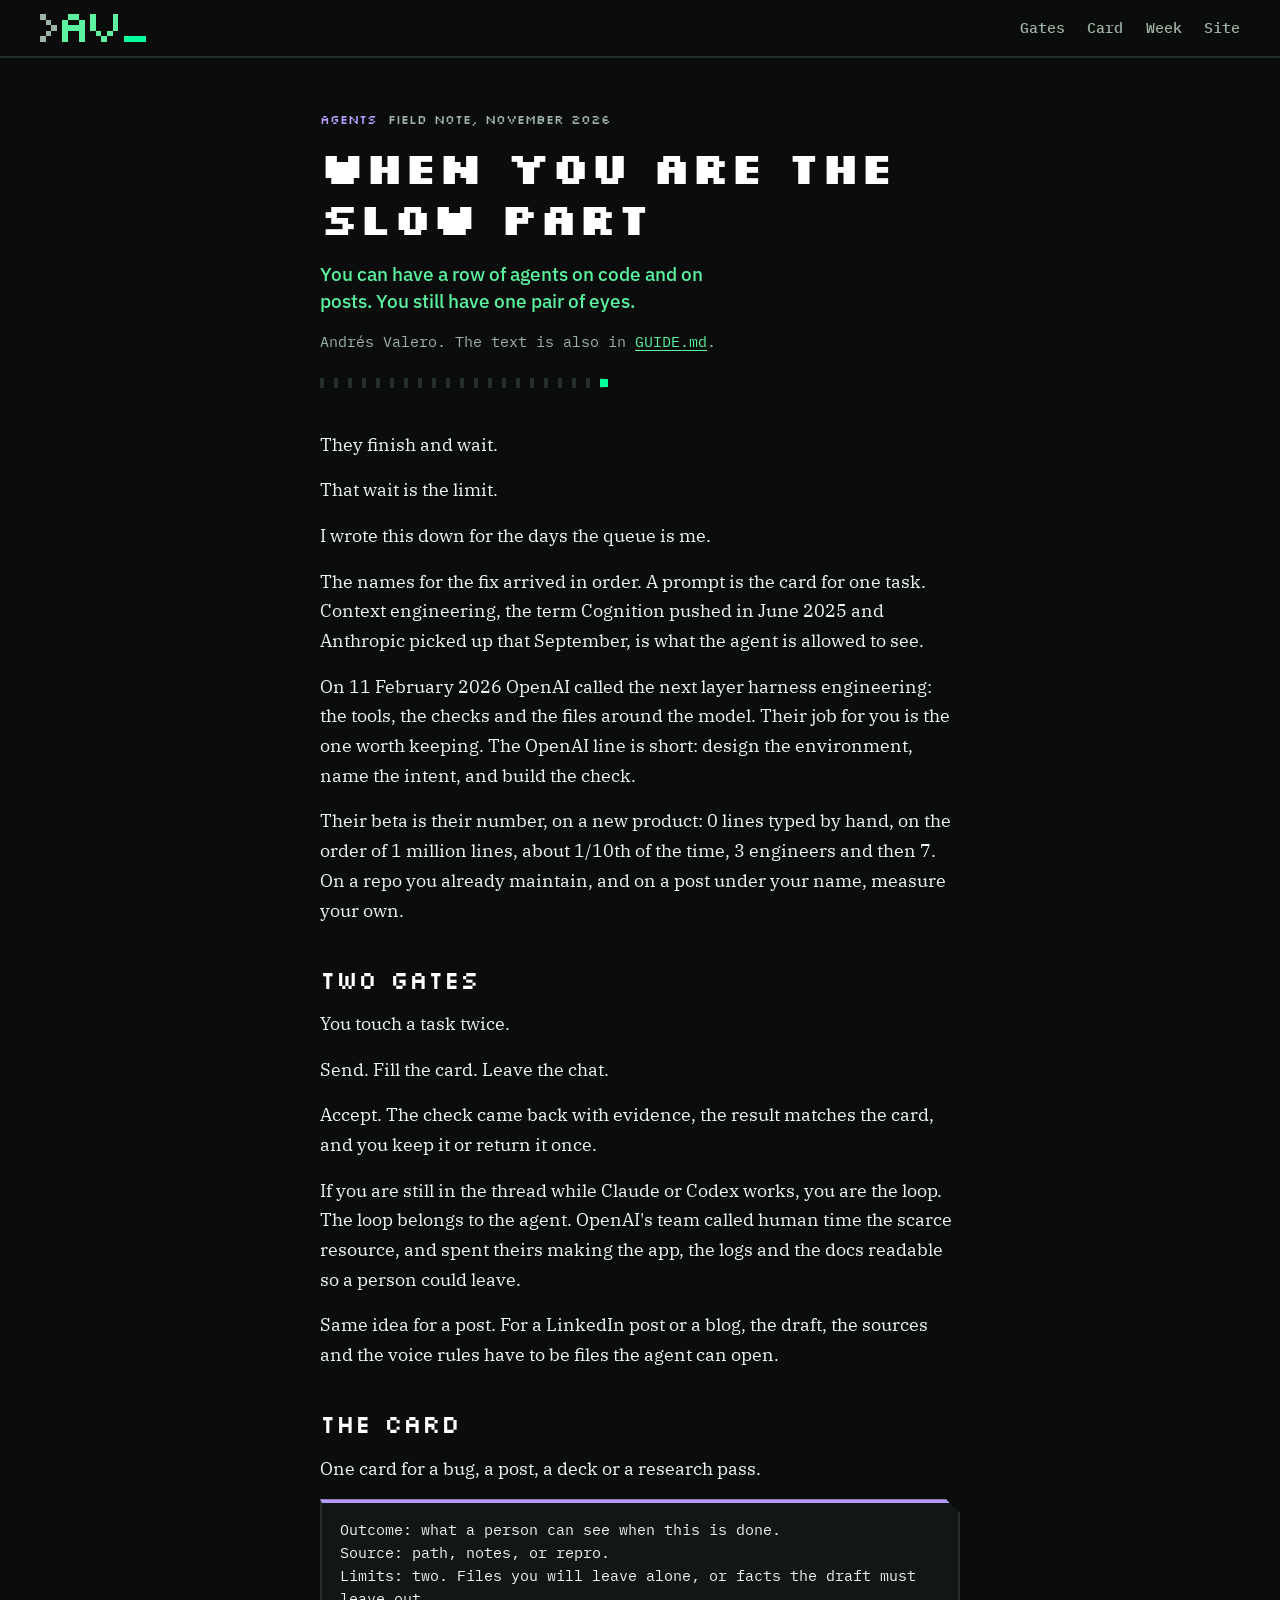
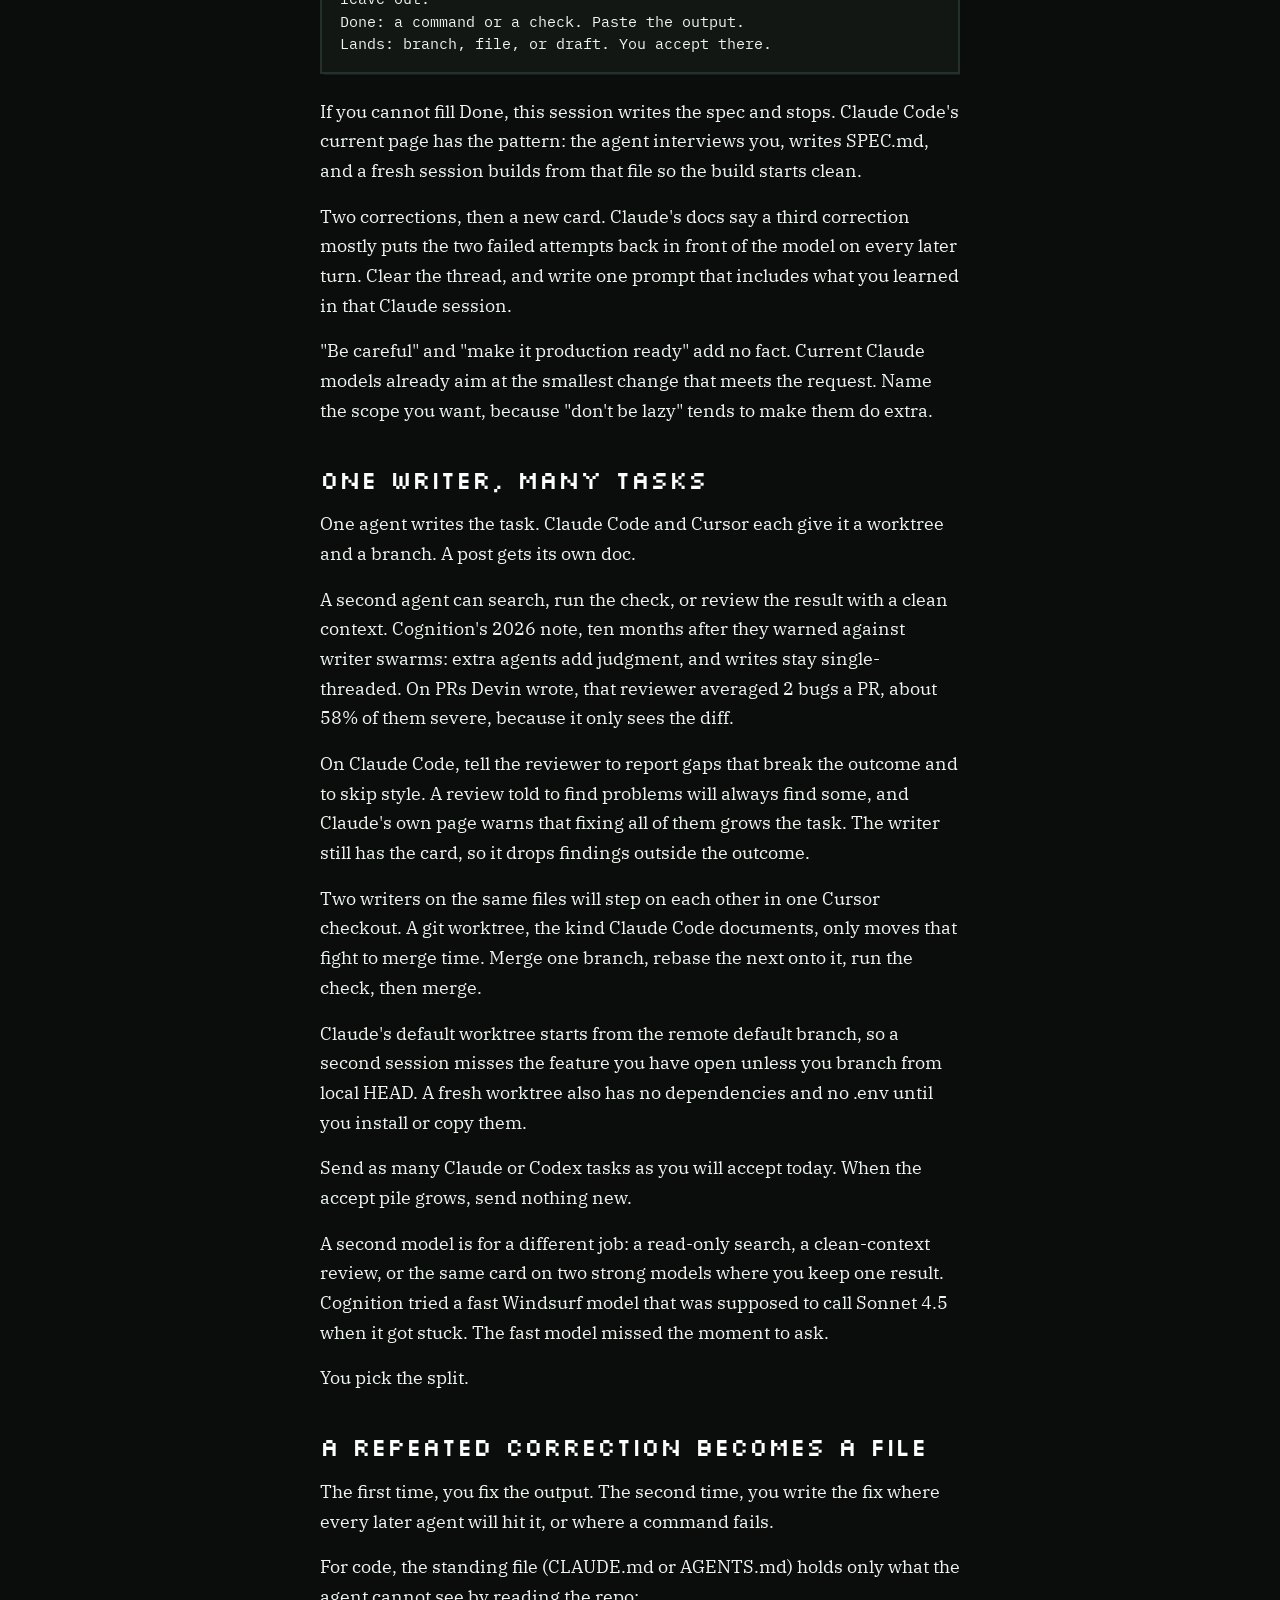
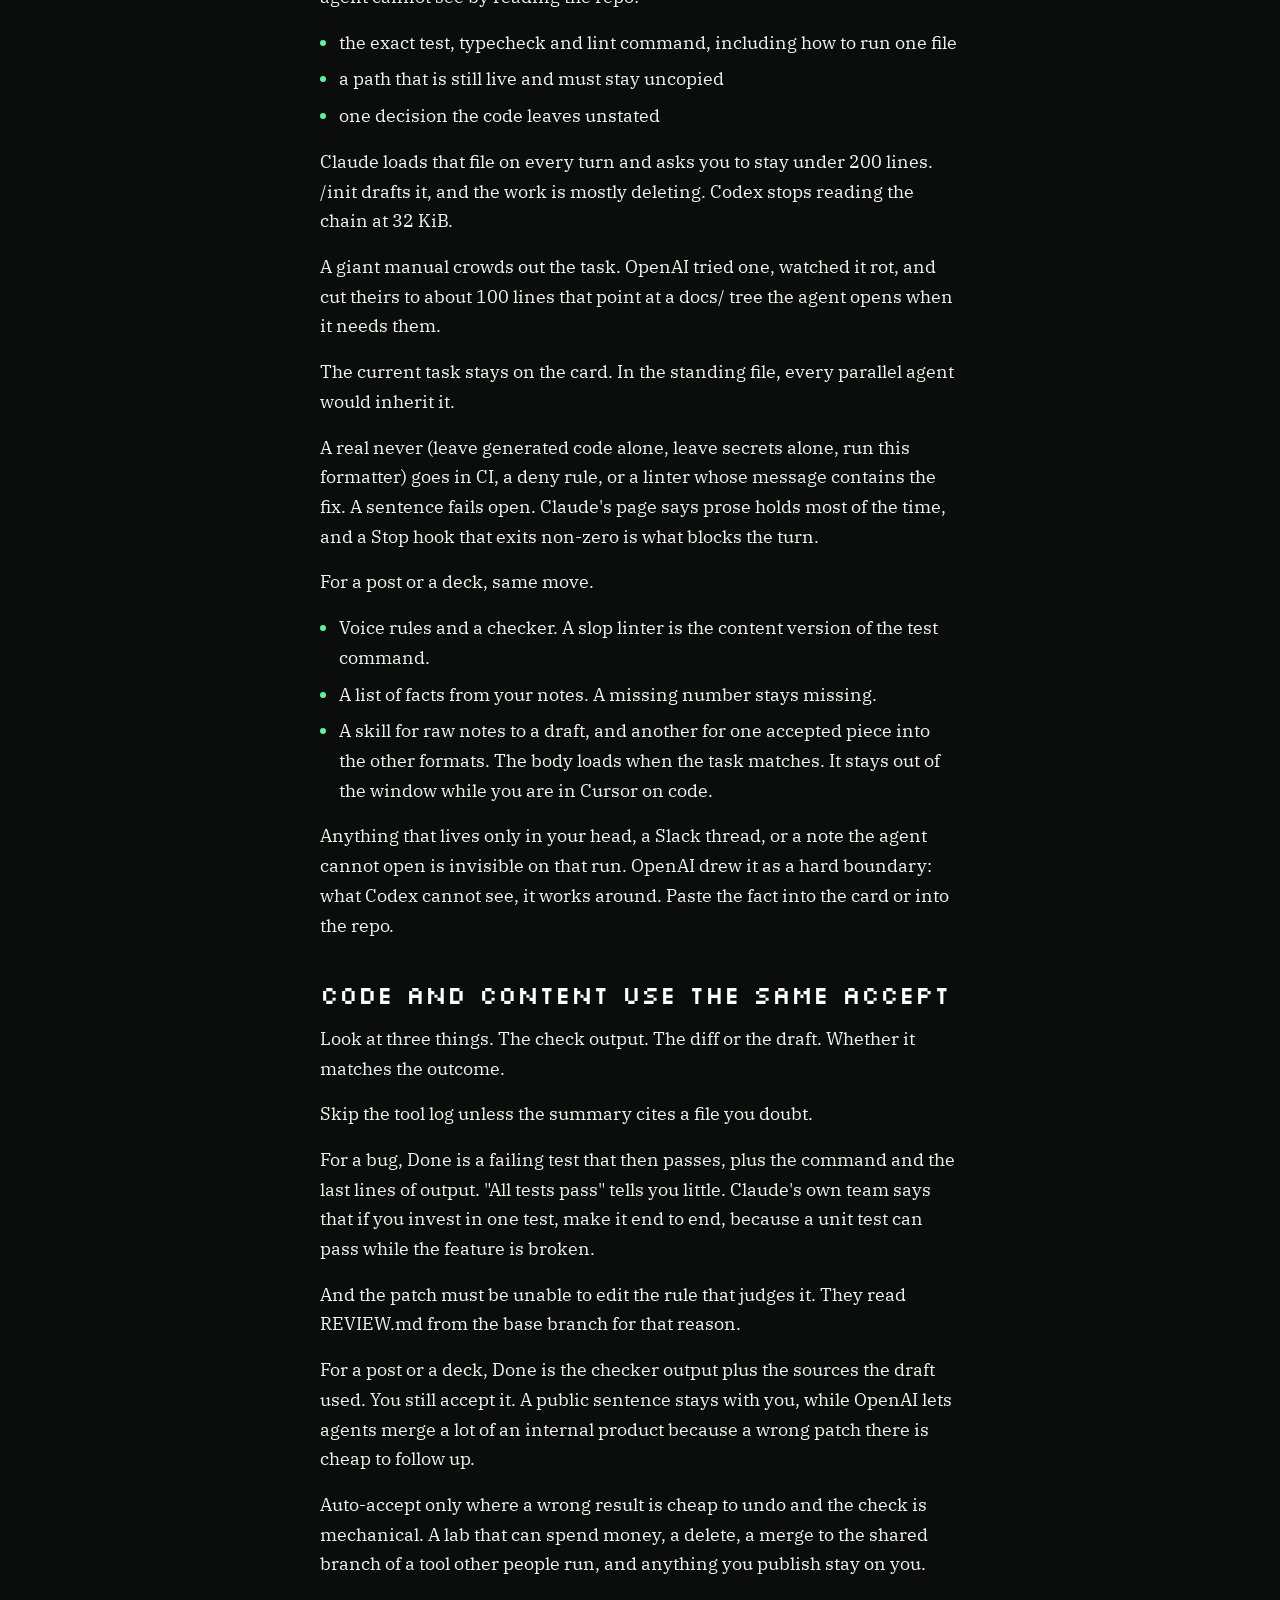
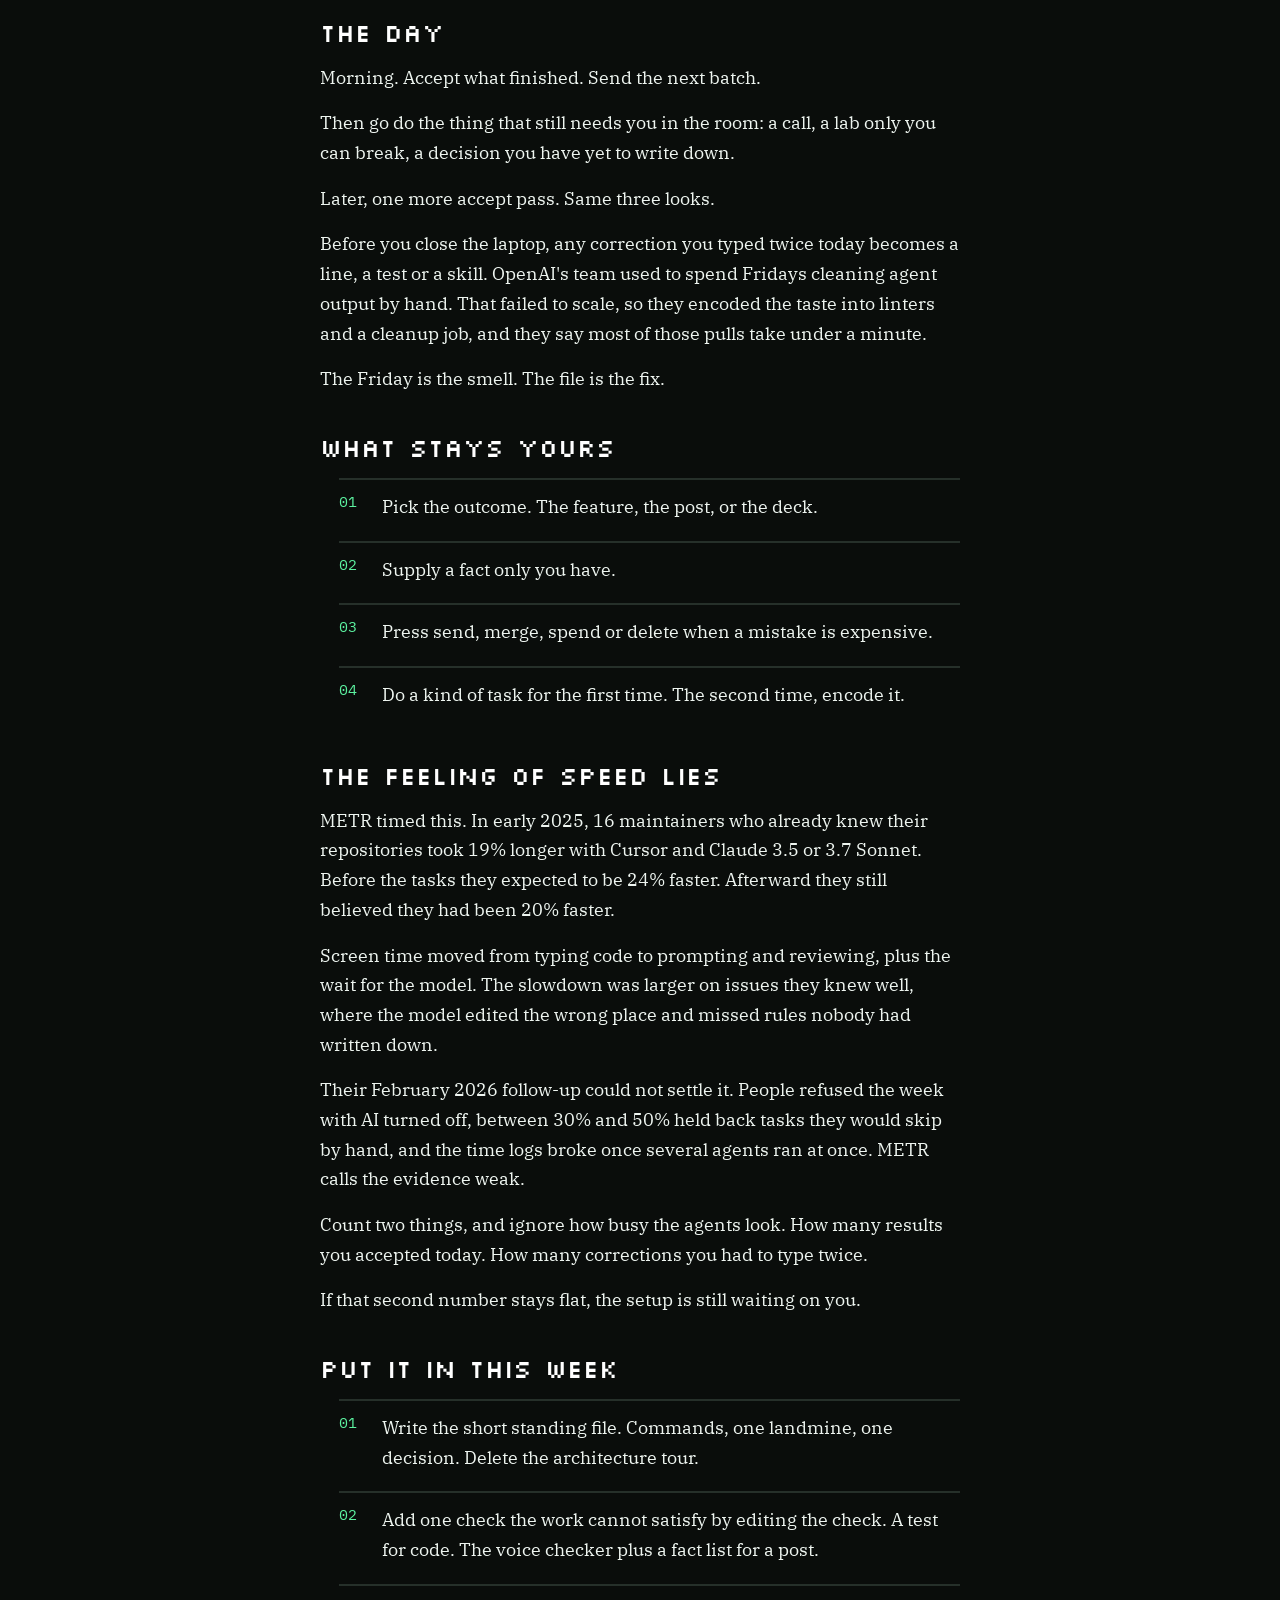
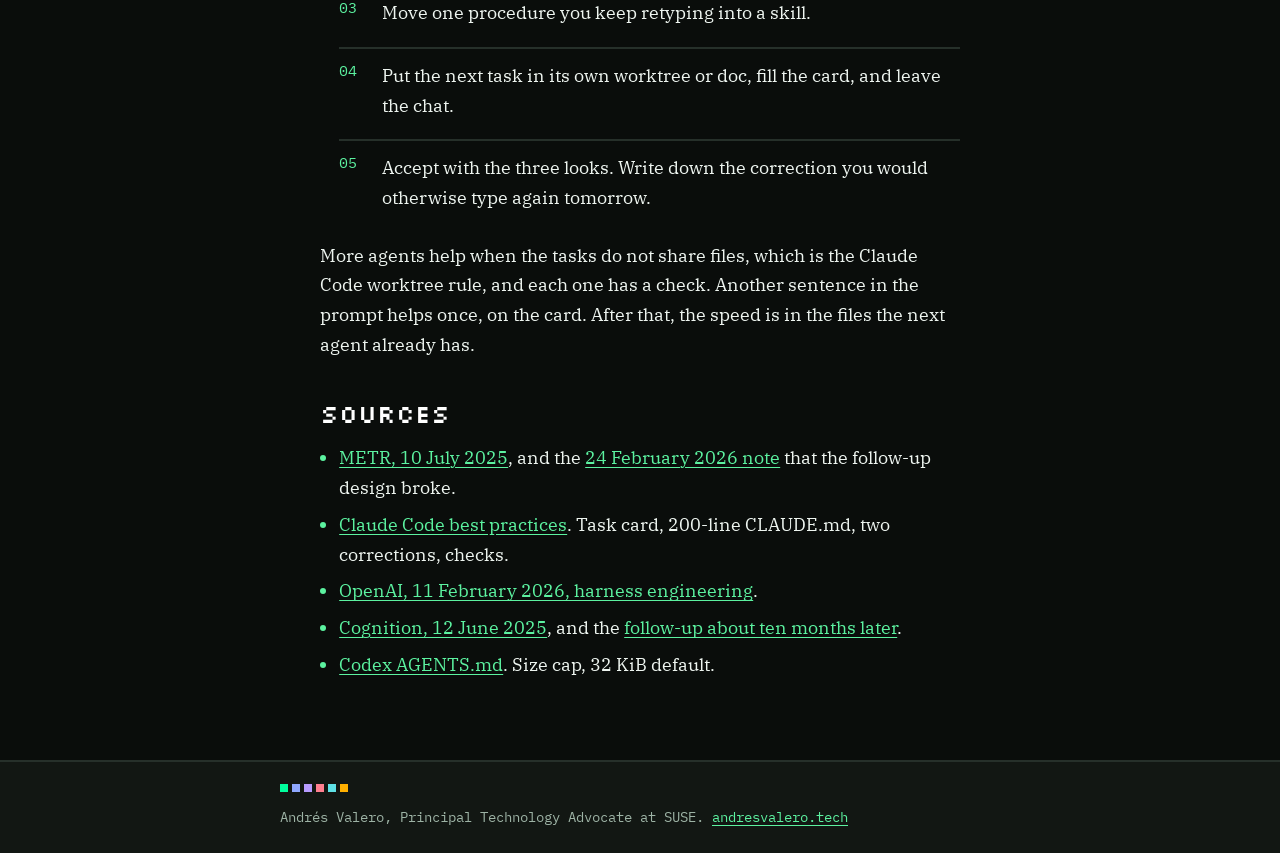
==== index.html @ 566a6070 "Publish the field note and the page." ====
<!DOCTYPE html>
<html lang="en">
<head>
  <meta charset="UTF-8" />
  <meta name="viewport" content="width=device-width, initial-scale=1.0" />
  <title>When you are the slow part</title>
  <meta name="description" content="A field note by Andrés Valero. Two gates for running many agents on code and posts when you are the slow part." />
  <link rel="canonical" href="https://avaleror.github.io/slow-part/" />
  <meta name="theme-color" content="#0A0D0B" />
  <meta name="author" content="Andrés Valero" />
  <link rel="icon" type="image/svg+xml" href="media/favicon.svg" />
  <link rel="icon" type="image/png" sizes="32x32" href="media/favicon-32.png" />
  <link rel="apple-touch-icon" href="media/favicon-180.png" />
  <meta property="og:type" content="article" />
  <meta property="og:site_name" content="Andrés Valero" />
  <meta property="og:title" content="When you are the slow part" />
  <meta property="og:description" content="Two gates for running many agents on code and posts when you are the slow part." />
  <meta property="og:url" content="https://avaleror.github.io/slow-part/" />
  <meta property="og:image" content="https://avaleror.github.io/slow-part/media/og.png" />
  <meta name="twitter:card" content="summary_large_image" />
  <meta name="twitter:title" content="When you are the slow part" />
  <meta name="twitter:description" content="Two gates for running many agents on code and posts when you are the slow part." />
  <meta name="twitter:image" content="https://avaleror.github.io/slow-part/media/og.png" />
  <link rel="preconnect" href="https://fonts.googleapis.com" />
  <link rel="preconnect" href="https://fonts.gstatic.com" crossorigin />
  <link rel="stylesheet" href="https://fonts.googleapis.com/css2?family=Silkscreen:wght@400&display=swap" />
  <link rel="stylesheet" href="https://fonts.googleapis.com/css2?family=Silkscreen:wght@700&display=swap" />
  <link rel="stylesheet" href="https://fonts.googleapis.com/css2?family=IBM+Plex+Sans:wght@400&display=swap" />
  <link rel="stylesheet" href="https://fonts.googleapis.com/css2?family=IBM+Plex+Sans:wght@500&display=swap" />
  <link rel="stylesheet" href="https://fonts.googleapis.com/css2?family=IBM+Plex+Serif:wght@400&display=swap" />
  <link rel="stylesheet" href="https://fonts.googleapis.com/css2?family=IBM+Plex+Mono:wght@400&display=swap" />
  <link rel="stylesheet" href="css/site.css" />
</head>
<body>
  <a class="skip-link" href="#guide">Skip to the guide</a>
  <header class="bar">
    <a class="mark" href="https://andresvalero.tech/" aria-label="Andrés Valero, andresvalero.tech">
      <img src="media/mark.svg" alt="" width="608" height="160" />
    </a>
    <nav class="nav" aria-label="On this page">
      <a href="#gates">Gates</a>
      <a href="#card">Card</a>
      <a href="#week" class="hide-s">Week</a>
      <a href="https://andresvalero.tech/">Site</a>
    </nav>
  </header>

  <main class="wrap" id="guide">
    <p class="kicker"><b>Agents</b> Field note, November 2026</p>
    <h1>When you are the slow part</h1>
    <p class="lede">You can have a row of agents on code and on posts. You still have one pair of eyes.</p>
    <p class="by">Andrés Valero. The text is also in <a href="https://github.com/avaleror/slow-part/blob/main/GUIDE.md">GUIDE.md</a>.</p>
    <div class="trail" aria-hidden="true"><span class="packet"></span></div>

    <article class="prose">
      <p>They finish and wait.</p>
      <p>That wait is the limit.</p>
      <p>I wrote this down for the days the queue is me.</p>
      <p>The names for the fix arrived in order. A prompt is the card for one task. Context engineering, the term Cognition pushed in June 2025 and Anthropic picked up that September, is what the agent is allowed to see.</p>
      <p>On 11 February 2026 OpenAI called the next layer harness engineering: the tools, the checks and the files around the model. Their job for you is the one worth keeping. The OpenAI line is short: design the environment, name the intent, and build the check.</p>
      <p>Their beta is their number, on a new product: 0 lines typed by hand, on the order of 1 million lines, about 1/10th of the time, 3 engineers and then 7. On a repo you already maintain, and on a post under your name, measure your own.</p>

      <h2 id="gates">Two gates</h2>
      <p>You touch a task twice.</p>
      <p>Send. Fill the card. Leave the chat.</p>
      <p>Accept. The check came back with evidence, the result matches the card, and you keep it or return it once.</p>
      <p>If you are still in the thread while Claude or Codex works, you are the loop. The loop belongs to the agent. OpenAI's team called human time the scarce resource, and spent theirs making the app, the logs and the docs readable so a person could leave.</p>
      <p>Same idea for a post. For a LinkedIn post or a blog, the draft, the sources and the voice rules have to be files the agent can open.</p>

      <h2 id="card">The card</h2>
      <p>One card for a bug, a post, a deck or a research pass.</p>
      <div class="card"><pre>Outcome: what a person can see when this is done.
Source: path, notes, or repro.
Limits: two. Files you will leave alone, or facts the draft must leave out.
Done: a command or a check. Paste the output.
Lands: branch, file, or draft. You accept there.</pre></div>
      <p>If you cannot fill Done, this session writes the spec and stops. Claude Code's current page has the pattern: the agent interviews you, writes SPEC.md, and a fresh session builds from that file so the build starts clean.</p>
      <p>Two corrections, then a new card. Claude's docs say a third correction mostly puts the two failed attempts back in front of the model on every later turn. Clear the thread, and write one prompt that includes what you learned in that Claude session.</p>
      <p>"Be careful" and "make it production ready" add no fact. Current Claude models already aim at the smallest change that meets the request. Name the scope you want, because "don't be lazy" tends to make them do extra.</p>

      <h2 id="writer">One writer, many tasks</h2>
      <p>One agent writes the task. Claude Code and Cursor each give it a worktree and a branch. A post gets its own doc.</p>
      <p>A second agent can search, run the check, or review the result with a clean context. Cognition's 2026 note, ten months after they warned against writer swarms: extra agents add judgment, and writes stay single-threaded. On PRs Devin wrote, that reviewer averaged 2 bugs a PR, about 58% of them severe, because it only sees the diff.</p>
      <p>On Claude Code, tell the reviewer to report gaps that break the outcome and to skip style. A review told to find problems will always find some, and Claude's own page warns that fixing all of them grows the task. The writer still has the card, so it drops findings outside the outcome.</p>
      <p>Two writers on the same files will step on each other in one Cursor checkout. A git worktree, the kind Claude Code documents, only moves that fight to merge time. Merge one branch, rebase the next onto it, run the check, then merge.</p>
      <p>Claude's default worktree starts from the remote default branch, so a second session misses the feature you have open unless you branch from local HEAD. A fresh worktree also has no dependencies and no .env until you install or copy them.</p>
      <p>Send as many Claude or Codex tasks as you will accept today. When the accept pile grows, send nothing new.</p>
      <p>A second model is for a different job: a read-only search, a clean-context review, or the same card on two strong models where you keep one result. Cognition tried a fast Windsurf model that was supposed to call Sonnet 4.5 when it got stuck. The fast model missed the moment to ask.</p>
      <p>You pick the split.</p>

      <h2 id="file">A repeated correction becomes a file</h2>
      <p>The first time, you fix the output. The second time, you write the fix where every later agent will hit it, or where a command fails.</p>
      <p>For code, the standing file (CLAUDE.md or AGENTS.md) holds only what the agent cannot see by reading the repo:</p>
      <ul>
        <li>the exact test, typecheck and lint command, including how to run one file</li>
        <li>a path that is still live and must stay uncopied</li>
        <li>one decision the code leaves unstated</li>
      </ul>
      <p>Claude loads that file on every turn and asks you to stay under 200 lines. /init drafts it, and the work is mostly deleting. Codex stops reading the chain at 32 KiB.</p>
      <p>A giant manual crowds out the task. OpenAI tried one, watched it rot, and cut theirs to about 100 lines that point at a docs/ tree the agent opens when it needs them.</p>
      <p>The current task stays on the card. In the standing file, every parallel agent would inherit it.</p>
      <p>A real never (leave generated code alone, leave secrets alone, run this formatter) goes in CI, a deny rule, or a linter whose message contains the fix. A sentence fails open. Claude's page says prose holds most of the time, and a Stop hook that exits non-zero is what blocks the turn.</p>
      <p>For a post or a deck, same move.</p>
      <ul>
        <li>Voice rules and a checker. A slop linter is the content version of the test command.</li>
        <li>A list of facts from your notes. A missing number stays missing.</li>
        <li>A skill for raw notes to a draft, and another for one accepted piece into the other formats. The body loads when the task matches. It stays out of the window while you are in Cursor on code.</li>
      </ul>
      <p>Anything that lives only in your head, a Slack thread, or a note the agent cannot open is invisible on that run. OpenAI drew it as a hard boundary: what Codex cannot see, it works around. Paste the fact into the card or into the repo.</p>

      <h2 id="accept">Code and content use the same accept</h2>
      <p>Look at three things. The check output. The diff or the draft. Whether it matches the outcome.</p>
      <p>Skip the tool log unless the summary cites a file you doubt.</p>
      <p>For a bug, Done is a failing test that then passes, plus the command and the last lines of output. "All tests pass" tells you little. Claude's own team says that if you invest in one test, make it end to end, because a unit test can pass while the feature is broken.</p>
      <p>And the patch must be unable to edit the rule that judges it. They read REVIEW.md from the base branch for that reason.</p>
      <p>For a post or a deck, Done is the checker output plus the sources the draft used. You still accept it. A public sentence stays with you, while OpenAI lets agents merge a lot of an internal product because a wrong patch there is cheap to follow up.</p>
      <p>Auto-accept only where a wrong result is cheap to undo and the check is mechanical. A lab that can spend money, a delete, a merge to the shared branch of a tool other people run, and anything you publish stay on you.</p>

      <h2 id="day">The day</h2>
      <p>Morning. Accept what finished. Send the next batch.</p>
      <p>Then go do the thing that still needs you in the room: a call, a lab only you can break, a decision you have yet to write down.</p>
      <p>Later, one more accept pass. Same three looks.</p>
      <p>Before you close the laptop, any correction you typed twice today becomes a line, a test or a skill. OpenAI's team used to spend Fridays cleaning agent output by hand. That failed to scale, so they encoded the taste into linters and a cleanup job, and they say most of those pulls take under a minute.</p>
      <p>The Friday is the smell. The file is the fix.</p>

      <h2>What stays yours</h2>
      <ol class="week">
        <li><span>01</span><div>Pick the outcome. The feature, the post, or the deck.</div></li>
        <li><span>02</span><div>Supply a fact only you have.</div></li>
        <li><span>03</span><div>Press send, merge, spend or delete when a mistake is expensive.</div></li>
        <li><span>04</span><div>Do a kind of task for the first time. The second time, encode it.</div></li>
      </ol>

      <h2>The feeling of speed lies</h2>
      <p>METR timed this. In early 2025, 16 maintainers who already knew their repositories took 19% longer with Cursor and Claude 3.5 or 3.7 Sonnet. Before the tasks they expected to be 24% faster. Afterward they still believed they had been 20% faster.</p>
      <p>Screen time moved from typing code to prompting and reviewing, plus the wait for the model. The slowdown was larger on issues they knew well, where the model edited the wrong place and missed rules nobody had written down.</p>
      <p>Their February 2026 follow-up could not settle it. People refused the week with AI turned off, between 30% and 50% held back tasks they would skip by hand, and the time logs broke once several agents ran at once. METR calls the evidence weak.</p>
      <p>Count two things, and ignore how busy the agents look. How many results you accepted today. How many corrections you had to type twice.</p>
      <p>If that second number stays flat, the setup is still waiting on you.</p>

      <h2 id="week">Put it in this week</h2>
      <ol class="week">
        <li><span>01</span><div>Write the short standing file. Commands, one landmine, one decision. Delete the architecture tour.</div></li>
        <li><span>02</span><div>Add one check the work cannot satisfy by editing the check. A test for code. The voice checker plus a fact list for a post.</div></li>
        <li><span>03</span><div>Move one procedure you keep retyping into a skill.</div></li>
        <li><span>04</span><div>Put the next task in its own worktree or doc, fill the card, and leave the chat.</div></li>
        <li><span>05</span><div>Accept with the three looks. Write down the correction you would otherwise type again tomorrow.</div></li>
      </ol>
      <p>More agents help when the tasks do not share files, which is the Claude Code worktree rule, and each one has a check. Another sentence in the prompt helps once, on the card. After that, the speed is in the files the next agent already has.</p>

      <h2>Sources</h2>
      <ul>
        <li><a href="https://metr.org/blog/2025-07-10-early-2025-ai-experienced-os-dev-study/">METR, 10 July 2025</a>, and the <a href="https://metr.org/blog/2026-02-24-uplift-update/">24 February 2026 note</a> that the follow-up design broke.</li>
        <li><a href="https://code.claude.com/docs/en/best-practices.md">Claude Code best practices</a>. Task card, 200-line CLAUDE.md, two corrections, checks.</li>
        <li><a href="https://openai.com/index/harness-engineering/">OpenAI, 11 February 2026, harness engineering</a>.</li>
        <li><a href="https://cognition.ai/blog/dont-build-multi-agents">Cognition, 12 June 2025</a>, and the <a href="https://cognition.com/blog/multi-agents-working">follow-up about ten months later</a>.</li>
        <li><a href="https://learn.chatgpt.com/docs/agent-configuration/agents-md.md">Codex AGENTS.md</a>. Size cap, 32 KiB default.</li>
      </ul>
    </article>
  </main>

  <footer class="foot">
    <div class="inner">
      <ul class="stripe" aria-hidden="true">
        <li class="own"></li>
        <li class="k8s"></li>
        <li class="ai"></li>
        <li class="stage"></li>
        <li class="edge"></li>
        <li class="telco"></li>
      </ul>
      <p>Andrés Valero, Principal Technology Advocate at SUSE. <a href="https://andresvalero.tech/">andresvalero.tech</a></p>
    </div>
  </footer>
</body>
</html>
---- css/site.css ----
:root{
  --base:#0A0D0B;
  --panel:#121713;
  --raised:#1A211C;
  --groove:#0F1410;
  --rule:#26302A;
  --shadow:#2F5A3E;
  --body:#EEF5F0;
  --white:#FFFFFF;
  --dim:#9DB3A5;
  --phosphor:#5CF2A0;
  --signal:#00FF9D;
  --ai:#B79CFF;
  --own:#00FF9D;
  --k8s:#8FA8FF;
  --stage:#FF7F8F;
  --edge:#5FE1E6;
  --telco:#FFB000;
  --pixel:'Silkscreen',ui-monospace,monospace;
  --sans:'IBM Plex Sans',system-ui,sans-serif;
  --serif:'IBM Plex Serif',georgia,serif;
  --mono:'IBM Plex Mono',ui-monospace,monospace;
  --gutter:clamp(1rem,4vw,2.5rem);
  --measure:40rem;
  --bar:3.6rem;
}
*,*::before,*::after{box-sizing:border-box}
html{background:var(--base);color:var(--body);scroll-behavior:smooth;scroll-padding-top:calc(var(--bar) + 1rem)}
body{margin:0;font:400 1.0625rem/1.6 var(--sans);background:var(--base)}
img{display:block;max-width:100%}
a{color:var(--phosphor);text-underline-offset:.18em}
a:hover{color:var(--white)}
:focus-visible{outline:3px solid var(--phosphor);outline-offset:3px}
h1,h2{margin:0;font-weight:400;font-family:var(--pixel);color:var(--white)}
p{margin:0 0 1rem}
.skip-link{position:absolute;left:var(--gutter);top:-4rem;background:var(--panel);color:var(--white);padding:.4rem .6rem;z-index:40}
.skip-link:focus{top:.4rem}

.bar{position:sticky;top:0;z-index:20;display:flex;align-items:center;justify-content:space-between;gap:1rem;
  height:var(--bar);padding:0 var(--gutter);background:var(--base);border-bottom:2px solid var(--rule)}
.mark{display:block;height:28px;width:auto}
.mark img{height:28px;width:auto;image-rendering:pixelated}
.nav{display:flex;align-items:center;gap:clamp(.8rem,2vw,1.4rem);font:500 .95rem/1 var(--mono)}
.nav a{color:var(--dim);text-decoration:none}
.nav a:hover{color:var(--white)}
@media (max-width:640px){.nav .hide-s{display:none}}

.wrap{max-width:calc(var(--measure) + 2 * var(--gutter));margin:0 auto;padding:clamp(2rem,6vh,3.5rem) var(--gutter) 4rem}
.kicker{display:flex;align-items:center;gap:.7rem;margin:0 0 1rem;font:400 0.82rem/1 var(--pixel);color:var(--dim)}
.kicker b{color:var(--ai);font-weight:400}
h1{font-size:clamp(1.7rem,1rem + 3vw,2.8rem);font-weight:700;line-height:1.15;max-width:16ch}
.lede{margin:1.1rem 0 0;max-width:36ch;font:500 1.2rem/1.4 var(--sans);color:var(--phosphor)}
.by{margin:1rem 0 0;font:400 .95rem/1.4 var(--mono);color:var(--dim)}

.trail{position:relative;height:10px;max-width:18rem;margin:1.6rem 0 0;
  background:repeating-linear-gradient(90deg,var(--rule) 0 4px,transparent 4px 14px)}
.packet{position:absolute;top:1px;left:0;width:8px;height:8px;background:var(--signal);
  animation:walk 2.8s steps(12,end) 1 forwards}
@keyframes walk{to{left:calc(100% - 8px)}}
@media (prefers-reduced-motion:reduce){
  .packet{animation:none;left:calc(100% - 8px)}
  html{scroll-behavior:auto}
}

.prose{margin-top:2.6rem;font:400 1.125rem/1.65 var(--serif)}
.prose h2{font-size:clamp(1.15rem,.9rem + 1vw,1.55rem);line-height:1.25;margin:2.4rem 0 .9rem}
.prose h2:first-child{margin-top:0}
.prose ul,.prose ol{margin:0 0 1rem;padding-left:1.2rem}
.prose li{margin:0 0 .45rem}
.prose li::marker{color:var(--phosphor)}
.card{margin:1rem 0 1.4rem;padding:1rem 1.1rem;background:var(--panel);color:var(--body);
  border:2px solid var(--rule);border-top:4px solid var(--ai);
  box-shadow:4px 4px 0 var(--shadow);
  clip-path:polygon(0 0,calc(100% - 14px) 0,100% 14px,100% 100%,0 100%);
  overflow:auto}
.card pre{margin:0;font:400 .92rem/1.55 var(--mono);white-space:pre-wrap}
.note{color:var(--dim);font-family:var(--sans);font-size:1rem}

.week{list-style:none;margin:0 0 1.2rem;padding:0}
.week li{display:grid;grid-template-columns:2rem 1fr;gap:.7rem;padding:.75rem 0;border-top:2px solid var(--rule)}
.week li span{font:400 0.95rem/1.3 var(--mono);color:var(--phosphor)}

.foot{border-top:2px solid var(--rule);background:var(--panel);padding:1.4rem var(--gutter) 1.6rem}
.foot .inner{max-width:calc(var(--measure) + 2 * var(--gutter));margin:0 auto}
.stripe{display:flex;gap:4px;list-style:none;margin:0 0 .9rem;padding:0}
.stripe li{width:8px;height:8px}
.own{background:var(--own)}
.k8s{background:var(--k8s)}
.ai{background:var(--ai)}
.stage{background:var(--stage)}
.edge{background:var(--edge)}
.telco{background:var(--telco)}
.foot p{margin:0;font:400 .9rem/1.45 var(--mono);color:var(--dim)}
.foot a{color:var(--phosphor)}
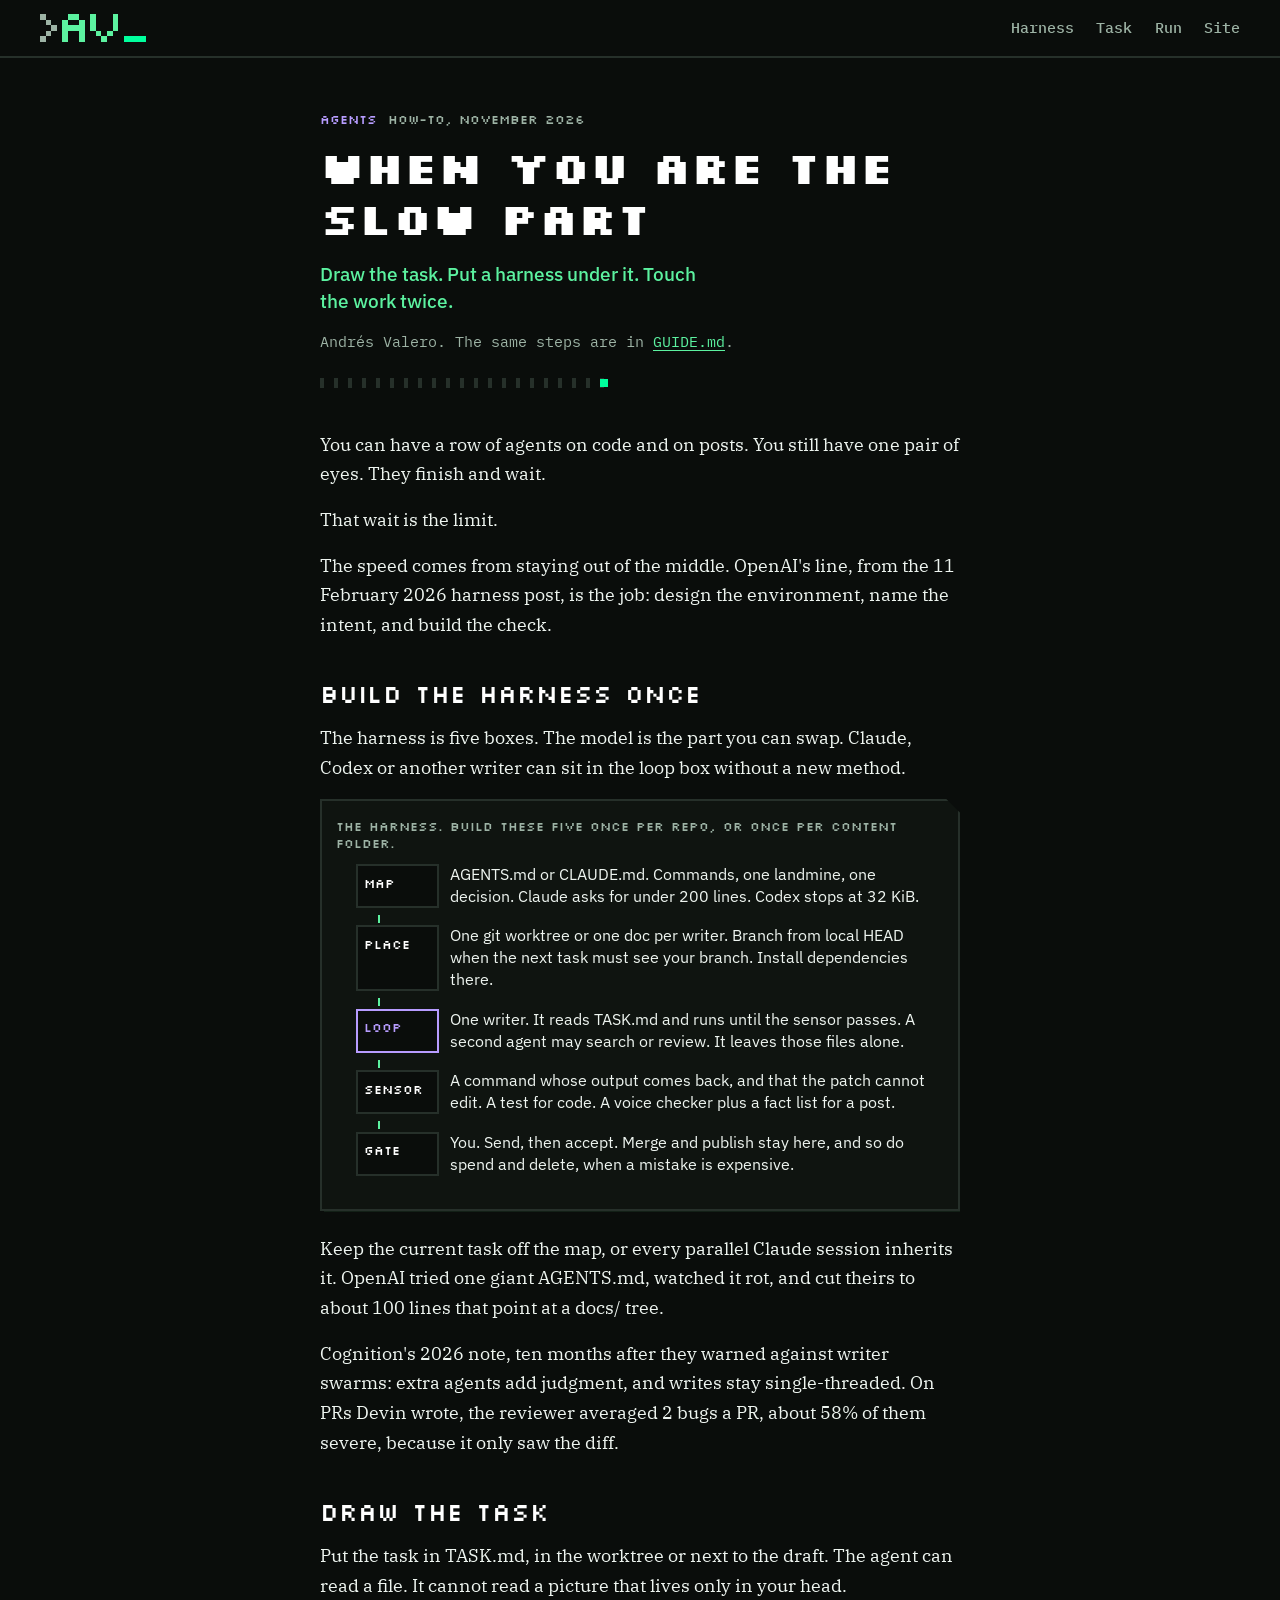
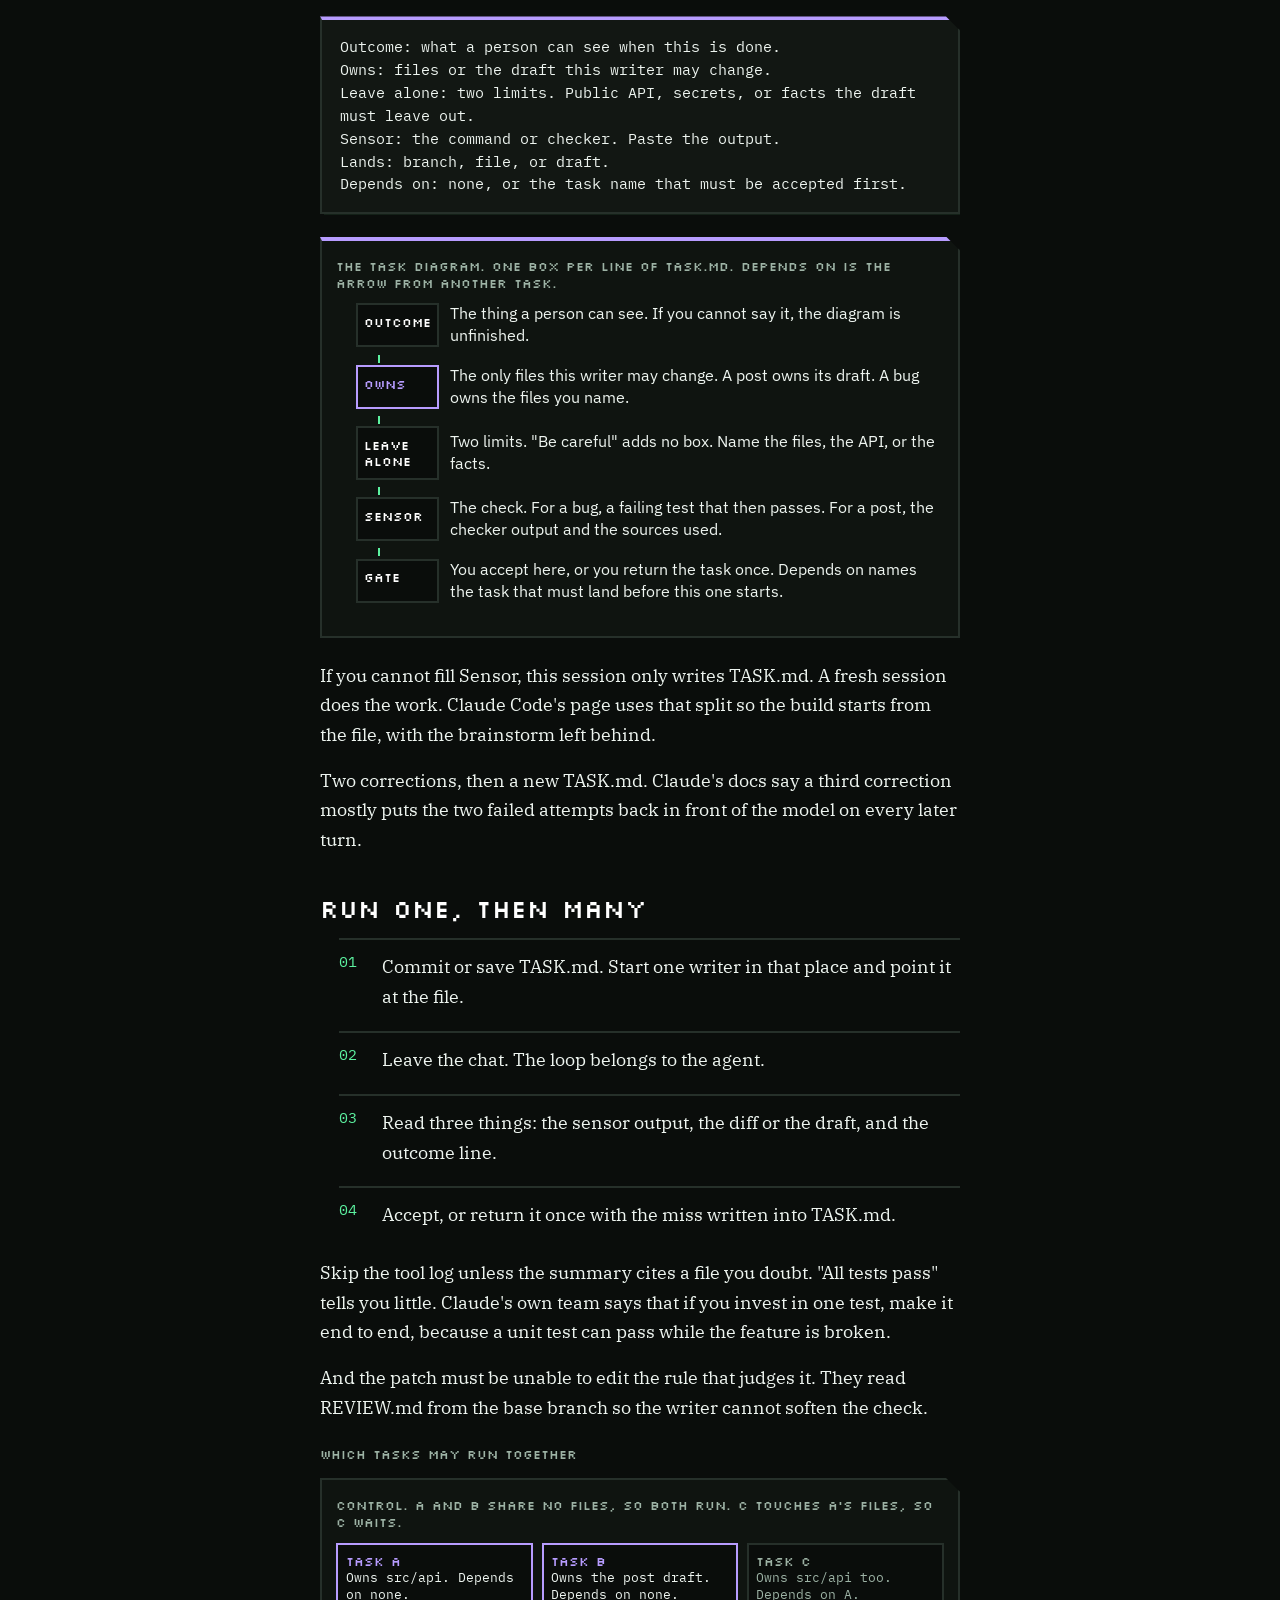
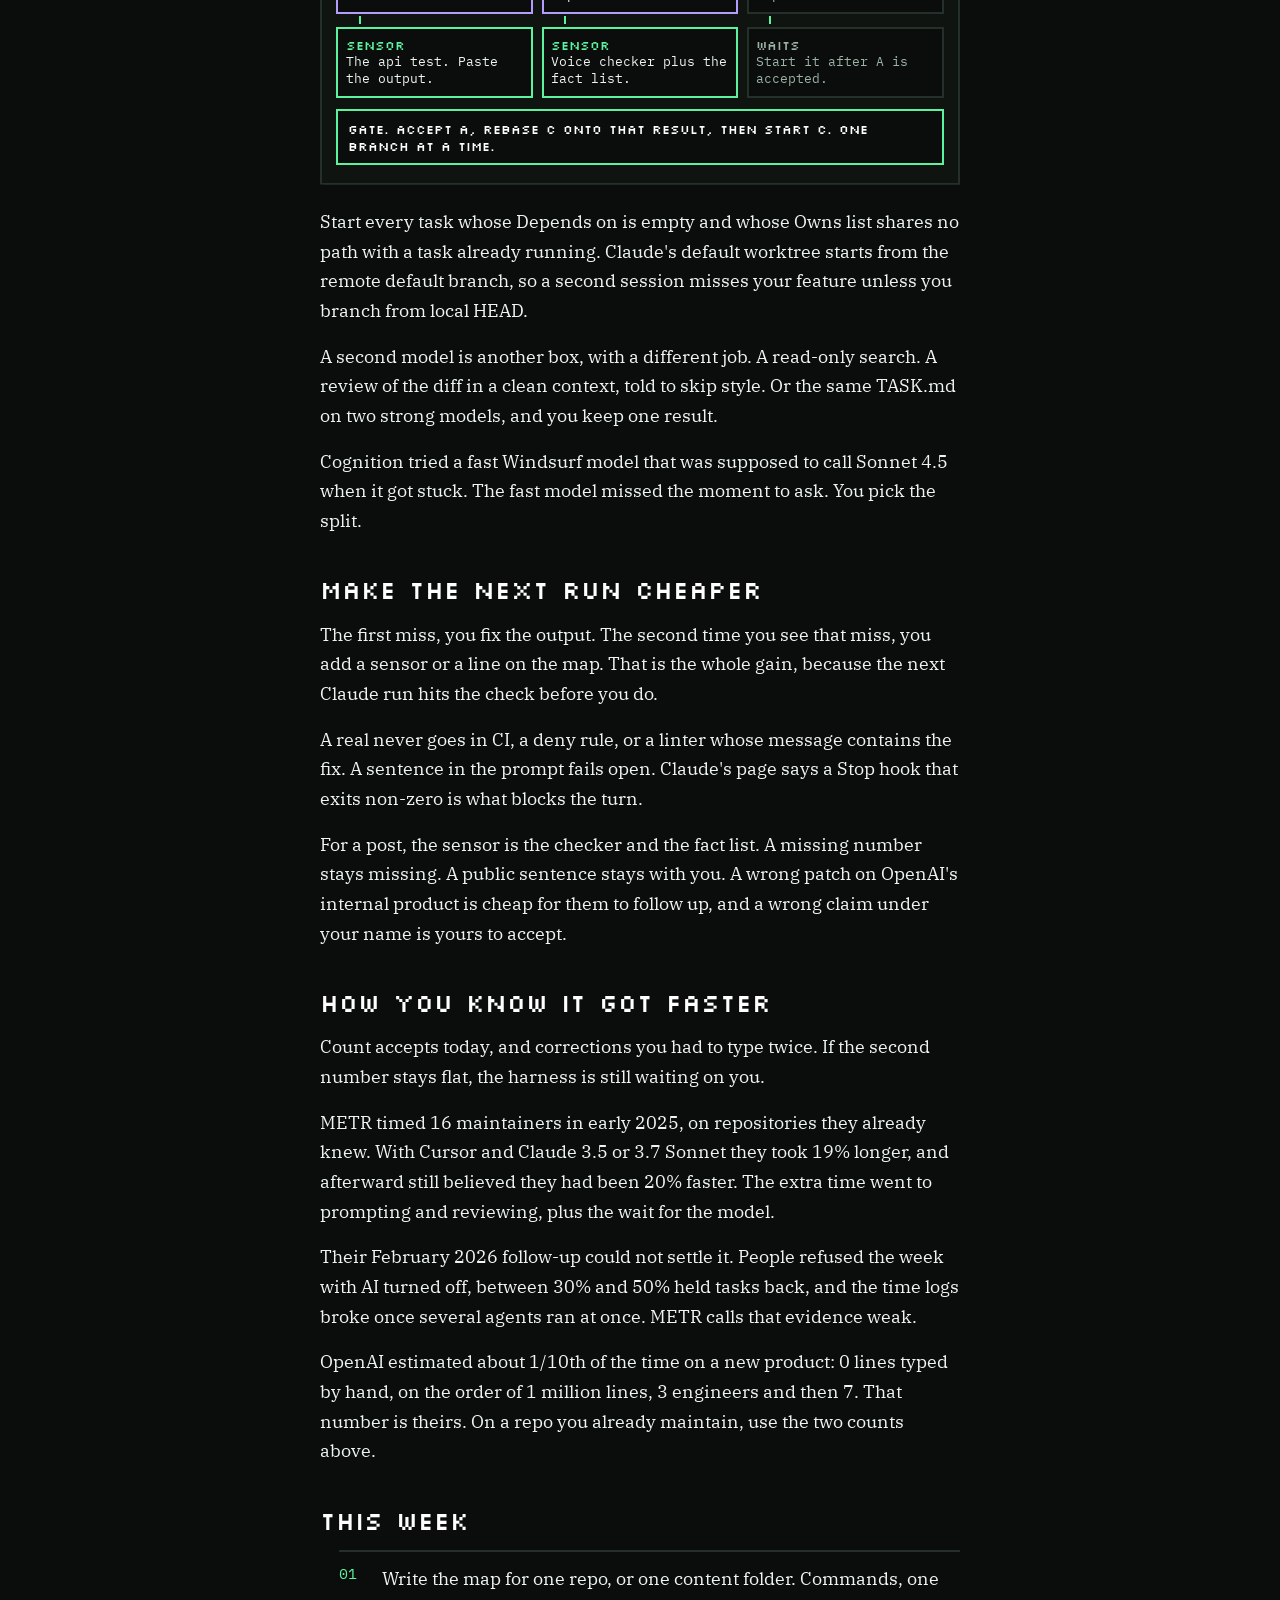
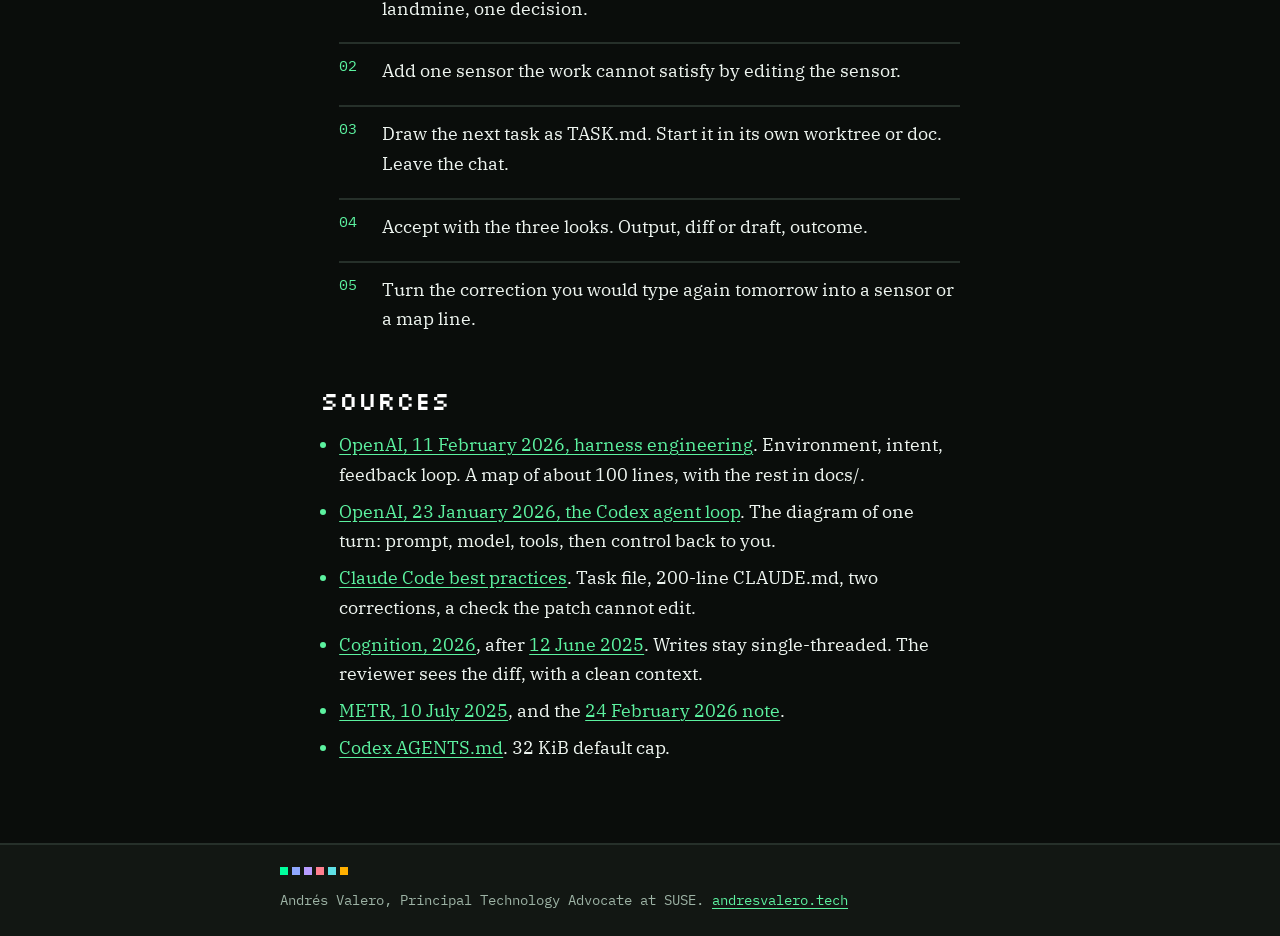
==== commit 184ccb55: "Turn the page into a harness how-to. The task diagram is what you hand the agent, and the five boxes" ====
--- a/index.html
+++ b/index.html
@@ -4,7 +4,7 @@
   <meta charset="UTF-8" />
   <meta name="viewport" content="width=device-width, initial-scale=1.0" />
   <title>When you are the slow part</title>
-  <meta name="description" content="A field note by Andrés Valero. Two gates for running many agents on code and posts when you are the slow part." />
+  <meta name="description" content="A how-to by Andrés Valero. Build a small harness, draw each task as a diagram, and run agents without sitting in the loop." />
   <link rel="canonical" href="https://avaleror.github.io/slow-part/" />
   <meta name="theme-color" content="#0A0D0B" />
   <meta name="author" content="Andrés Valero" />
@@ -14,12 +14,12 @@
   <meta property="og:type" content="article" />
   <meta property="og:site_name" content="Andrés Valero" />
   <meta property="og:title" content="When you are the slow part" />
-  <meta property="og:description" content="Two gates for running many agents on code and posts when you are the slow part." />
+  <meta property="og:description" content="Build a small harness, draw each task as a diagram, and run agents without sitting in the loop." />
   <meta property="og:url" content="https://avaleror.github.io/slow-part/" />
   <meta property="og:image" content="https://avaleror.github.io/slow-part/media/og.png" />
   <meta name="twitter:card" content="summary_large_image" />
   <meta name="twitter:title" content="When you are the slow part" />
-  <meta name="twitter:description" content="Two gates for running many agents on code and posts when you are the slow part." />
+  <meta name="twitter:description" content="Build a small harness, draw each task as a diagram, and run agents without sitting in the loop." />
   <meta name="twitter:image" content="https://avaleror.github.io/slow-part/media/og.png" />
   <link rel="preconnect" href="https://fonts.googleapis.com" />
   <link rel="preconnect" href="https://fonts.gstatic.com" crossorigin />
@@ -38,126 +38,167 @@
       <img src="media/mark.svg" alt="" width="608" height="160" />
     </a>
     <nav class="nav" aria-label="On this page">
-      <a href="#gates">Gates</a>
-      <a href="#card">Card</a>
-      <a href="#week" class="hide-s">Week</a>
+      <a href="#harness">Harness</a>
+      <a href="#task">Task</a>
+      <a href="#run" class="hide-s">Run</a>
       <a href="https://andresvalero.tech/">Site</a>
     </nav>
   </header>
 
   <main class="wrap" id="guide">
-    <p class="kicker"><b>Agents</b> Field note, November 2026</p>
+    <p class="kicker"><b>Agents</b> How-to, November 2026</p>
     <h1>When you are the slow part</h1>
-    <p class="lede">You can have a row of agents on code and on posts. You still have one pair of eyes.</p>
-    <p class="by">Andrés Valero. The text is also in <a href="https://github.com/avaleror/slow-part/blob/main/GUIDE.md">GUIDE.md</a>.</p>
+    <p class="lede">Draw the task. Put a harness under it. Touch the work twice.</p>
+    <p class="by">Andrés Valero. The same steps are in <a href="https://github.com/avaleror/slow-part/blob/main/GUIDE.md">GUIDE.md</a>.</p>
     <div class="trail" aria-hidden="true"><span class="packet"></span></div>
 
     <article class="prose">
-      <p>They finish and wait.</p>
+      <p>You can have a row of agents on code and on posts. You still have one pair of eyes. They finish and wait.</p>
       <p>That wait is the limit.</p>
-      <p>I wrote this down for the days the queue is me.</p>
-      <p>The names for the fix arrived in order. A prompt is the card for one task. Context engineering, the term Cognition pushed in June 2025 and Anthropic picked up that September, is what the agent is allowed to see.</p>
-      <p>On 11 February 2026 OpenAI called the next layer harness engineering: the tools, the checks and the files around the model. Their job for you is the one worth keeping. The OpenAI line is short: design the environment, name the intent, and build the check.</p>
-      <p>Their beta is their number, on a new product: 0 lines typed by hand, on the order of 1 million lines, about 1/10th of the time, 3 engineers and then 7. On a repo you already maintain, and on a post under your name, measure your own.</p>
-
-      <h2 id="gates">Two gates</h2>
-      <p>You touch a task twice.</p>
-      <p>Send. Fill the card. Leave the chat.</p>
-      <p>Accept. The check came back with evidence, the result matches the card, and you keep it or return it once.</p>
-      <p>If you are still in the thread while Claude or Codex works, you are the loop. The loop belongs to the agent. OpenAI's team called human time the scarce resource, and spent theirs making the app, the logs and the docs readable so a person could leave.</p>
-      <p>Same idea for a post. For a LinkedIn post or a blog, the draft, the sources and the voice rules have to be files the agent can open.</p>
-
-      <h2 id="card">The card</h2>
-      <p>One card for a bug, a post, a deck or a research pass.</p>
+      <p>The speed comes from staying out of the middle. OpenAI's line, from the 11 February 2026 harness post, is the job: design the environment, name the intent, and build the check.</p>
+
+      <h2 id="harness">Build the harness once</h2>
+      <p>The harness is five boxes. The model is the part you can swap. Claude, Codex or another writer can sit in the loop box without a new method.</p>
+      <figure class="diagram">
+        <figcaption>The harness. Build these five once per repo, or once per content folder.</figcaption>
+        <ol class="flow">
+          <li>
+            <div class="name">Map</div>
+            <p>AGENTS.md or CLAUDE.md. Commands, one landmine, one decision. Claude asks for under 200 lines. Codex stops at 32 KiB.</p>
+          </li>
+          <li class="gap" aria-hidden="true"><i class="vbar"></i></li>
+          <li>
+            <div class="name">Place</div>
+            <p>One git worktree or one doc per writer. Branch from local HEAD when the next task must see your branch. Install dependencies there.</p>
+          </li>
+          <li class="gap" aria-hidden="true"><i class="vbar"></i></li>
+          <li>
+            <div class="name agent">Loop</div>
+            <p>One writer. It reads TASK.md and runs until the sensor passes. A second agent may search or review. It leaves those files alone.</p>
+          </li>
+          <li class="gap" aria-hidden="true"><i class="vbar"></i></li>
+          <li>
+            <div class="name">Sensor</div>
+            <p>A command whose output comes back, and that the patch cannot edit. A test for code. A voice checker plus a fact list for a post.</p>
+          </li>
+          <li class="gap" aria-hidden="true"><i class="vbar"></i></li>
+          <li>
+            <div class="name">Gate</div>
+            <p>You. Send, then accept. Merge and publish stay here, and so do spend and delete, when a mistake is expensive.</p>
+          </li>
+        </ol>
+      </figure>
+      <p>Keep the current task off the map, or every parallel Claude session inherits it. OpenAI tried one giant AGENTS.md, watched it rot, and cut theirs to about 100 lines that point at a docs/ tree.</p>
+      <p>Cognition's 2026 note, ten months after they warned against writer swarms: extra agents add judgment, and writes stay single-threaded. On PRs Devin wrote, the reviewer averaged 2 bugs a PR, about 58% of them severe, because it only saw the diff.</p>
+
+      <h2 id="task">Draw the task</h2>
+      <p>Put the task in TASK.md, in the worktree or next to the draft. The agent can read a file. It cannot read a picture that lives only in your head.</p>
       <div class="card"><pre>Outcome: what a person can see when this is done.
-Source: path, notes, or repro.
-Limits: two. Files you will leave alone, or facts the draft must leave out.
-Done: a command or a check. Paste the output.
-Lands: branch, file, or draft. You accept there.</pre></div>
-      <p>If you cannot fill Done, this session writes the spec and stops. Claude Code's current page has the pattern: the agent interviews you, writes SPEC.md, and a fresh session builds from that file so the build starts clean.</p>
-      <p>Two corrections, then a new card. Claude's docs say a third correction mostly puts the two failed attempts back in front of the model on every later turn. Clear the thread, and write one prompt that includes what you learned in that Claude session.</p>
-      <p>"Be careful" and "make it production ready" add no fact. Current Claude models already aim at the smallest change that meets the request. Name the scope you want, because "don't be lazy" tends to make them do extra.</p>
-
-      <h2 id="writer">One writer, many tasks</h2>
-      <p>One agent writes the task. Claude Code and Cursor each give it a worktree and a branch. A post gets its own doc.</p>
-      <p>A second agent can search, run the check, or review the result with a clean context. Cognition's 2026 note, ten months after they warned against writer swarms: extra agents add judgment, and writes stay single-threaded. On PRs Devin wrote, that reviewer averaged 2 bugs a PR, about 58% of them severe, because it only sees the diff.</p>
-      <p>On Claude Code, tell the reviewer to report gaps that break the outcome and to skip style. A review told to find problems will always find some, and Claude's own page warns that fixing all of them grows the task. The writer still has the card, so it drops findings outside the outcome.</p>
-      <p>Two writers on the same files will step on each other in one Cursor checkout. A git worktree, the kind Claude Code documents, only moves that fight to merge time. Merge one branch, rebase the next onto it, run the check, then merge.</p>
-      <p>Claude's default worktree starts from the remote default branch, so a second session misses the feature you have open unless you branch from local HEAD. A fresh worktree also has no dependencies and no .env until you install or copy them.</p>
-      <p>Send as many Claude or Codex tasks as you will accept today. When the accept pile grows, send nothing new.</p>
-      <p>A second model is for a different job: a read-only search, a clean-context review, or the same card on two strong models where you keep one result. Cognition tried a fast Windsurf model that was supposed to call Sonnet 4.5 when it got stuck. The fast model missed the moment to ask.</p>
-      <p>You pick the split.</p>
-
-      <h2 id="file">A repeated correction becomes a file</h2>
-      <p>The first time, you fix the output. The second time, you write the fix where every later agent will hit it, or where a command fails.</p>
-      <p>For code, the standing file (CLAUDE.md or AGENTS.md) holds only what the agent cannot see by reading the repo:</p>
-      <ul>
-        <li>the exact test, typecheck and lint command, including how to run one file</li>
-        <li>a path that is still live and must stay uncopied</li>
-        <li>one decision the code leaves unstated</li>
-      </ul>
-      <p>Claude loads that file on every turn and asks you to stay under 200 lines. /init drafts it, and the work is mostly deleting. Codex stops reading the chain at 32 KiB.</p>
-      <p>A giant manual crowds out the task. OpenAI tried one, watched it rot, and cut theirs to about 100 lines that point at a docs/ tree the agent opens when it needs them.</p>
-      <p>The current task stays on the card. In the standing file, every parallel agent would inherit it.</p>
-      <p>A real never (leave generated code alone, leave secrets alone, run this formatter) goes in CI, a deny rule, or a linter whose message contains the fix. A sentence fails open. Claude's page says prose holds most of the time, and a Stop hook that exits non-zero is what blocks the turn.</p>
-      <p>For a post or a deck, same move.</p>
-      <ul>
-        <li>Voice rules and a checker. A slop linter is the content version of the test command.</li>
-        <li>A list of facts from your notes. A missing number stays missing.</li>
-        <li>A skill for raw notes to a draft, and another for one accepted piece into the other formats. The body loads when the task matches. It stays out of the window while you are in Cursor on code.</li>
-      </ul>
-      <p>Anything that lives only in your head, a Slack thread, or a note the agent cannot open is invisible on that run. OpenAI drew it as a hard boundary: what Codex cannot see, it works around. Paste the fact into the card or into the repo.</p>
-
-      <h2 id="accept">Code and content use the same accept</h2>
-      <p>Look at three things. The check output. The diff or the draft. Whether it matches the outcome.</p>
-      <p>Skip the tool log unless the summary cites a file you doubt.</p>
-      <p>For a bug, Done is a failing test that then passes, plus the command and the last lines of output. "All tests pass" tells you little. Claude's own team says that if you invest in one test, make it end to end, because a unit test can pass while the feature is broken.</p>
-      <p>And the patch must be unable to edit the rule that judges it. They read REVIEW.md from the base branch for that reason.</p>
-      <p>For a post or a deck, Done is the checker output plus the sources the draft used. You still accept it. A public sentence stays with you, while OpenAI lets agents merge a lot of an internal product because a wrong patch there is cheap to follow up.</p>
-      <p>Auto-accept only where a wrong result is cheap to undo and the check is mechanical. A lab that can spend money, a delete, a merge to the shared branch of a tool other people run, and anything you publish stay on you.</p>
-
-      <h2 id="day">The day</h2>
-      <p>Morning. Accept what finished. Send the next batch.</p>
-      <p>Then go do the thing that still needs you in the room: a call, a lab only you can break, a decision you have yet to write down.</p>
-      <p>Later, one more accept pass. Same three looks.</p>
-      <p>Before you close the laptop, any correction you typed twice today becomes a line, a test or a skill. OpenAI's team used to spend Fridays cleaning agent output by hand. That failed to scale, so they encoded the taste into linters and a cleanup job, and they say most of those pulls take under a minute.</p>
-      <p>The Friday is the smell. The file is the fix.</p>
-
-      <h2>What stays yours</h2>
+Owns: files or the draft this writer may change.
+Leave alone: two limits. Public API, secrets, or facts the draft must leave out.
+Sensor: the command or checker. Paste the output.
+Lands: branch, file, or draft.
+Depends on: none, or the task name that must be accepted first.</pre></div>
+      <figure class="diagram task">
+        <figcaption>The task diagram. One box per line of TASK.md. Depends on is the arrow from another task.</figcaption>
+        <ol class="flow">
+          <li>
+            <div class="name">Outcome</div>
+            <p>The thing a person can see. If you cannot say it, the diagram is unfinished.</p>
+          </li>
+          <li class="gap" aria-hidden="true"><i class="vbar"></i></li>
+          <li>
+            <div class="name agent">Owns</div>
+            <p>The only files this writer may change. A post owns its draft. A bug owns the files you name.</p>
+          </li>
+          <li class="gap" aria-hidden="true"><i class="vbar"></i></li>
+          <li>
+            <div class="name">Leave alone</div>
+            <p>Two limits. "Be careful" adds no box. Name the files, the API, or the facts.</p>
+          </li>
+          <li class="gap" aria-hidden="true"><i class="vbar"></i></li>
+          <li>
+            <div class="name">Sensor</div>
+            <p>The check. For a bug, a failing test that then passes. For a post, the checker output and the sources used.</p>
+          </li>
+          <li class="gap" aria-hidden="true"><i class="vbar"></i></li>
+          <li>
+            <div class="name">Gate</div>
+            <p>You accept here, or you return the task once. Depends on names the task that must land before this one starts.</p>
+          </li>
+        </ol>
+      </figure>
+      <p>If you cannot fill Sensor, this session only writes TASK.md. A fresh session does the work. Claude Code's page uses that split so the build starts from the file, with the brainstorm left behind.</p>
+      <p>Two corrections, then a new TASK.md. Claude's docs say a third correction mostly puts the two failed attempts back in front of the model on every later turn.</p>
+
+      <h2 id="run">Run one, then many</h2>
       <ol class="week">
-        <li><span>01</span><div>Pick the outcome. The feature, the post, or the deck.</div></li>
-        <li><span>02</span><div>Supply a fact only you have.</div></li>
-        <li><span>03</span><div>Press send, merge, spend or delete when a mistake is expensive.</div></li>
-        <li><span>04</span><div>Do a kind of task for the first time. The second time, encode it.</div></li>
+        <li><span>01</span><div>Commit or save TASK.md. Start one writer in that place and point it at the file.</div></li>
+        <li><span>02</span><div>Leave the chat. The loop belongs to the agent.</div></li>
+        <li><span>03</span><div>Read three things: the sensor output, the diff or the draft, and the outcome line.</div></li>
+        <li><span>04</span><div>Accept, or return it once with the miss written into TASK.md.</div></li>
       </ol>
-
-      <h2>The feeling of speed lies</h2>
-      <p>METR timed this. In early 2025, 16 maintainers who already knew their repositories took 19% longer with Cursor and Claude 3.5 or 3.7 Sonnet. Before the tasks they expected to be 24% faster. Afterward they still believed they had been 20% faster.</p>
-      <p>Screen time moved from typing code to prompting and reviewing, plus the wait for the model. The slowdown was larger on issues they knew well, where the model edited the wrong place and missed rules nobody had written down.</p>
-      <p>Their February 2026 follow-up could not settle it. People refused the week with AI turned off, between 30% and 50% held back tasks they would skip by hand, and the time logs broke once several agents ran at once. METR calls the evidence weak.</p>
-      <p>Count two things, and ignore how busy the agents look. How many results you accepted today. How many corrections you had to type twice.</p>
-      <p>If that second number stays flat, the setup is still waiting on you.</p>
-
-      <h2 id="week">Put it in this week</h2>
+      <p>Skip the tool log unless the summary cites a file you doubt. "All tests pass" tells you little. Claude's own team says that if you invest in one test, make it end to end, because a unit test can pass while the feature is broken.</p>
+      <p>And the patch must be unable to edit the rule that judges it. They read REVIEW.md from the base branch so the writer cannot soften the check.</p>
+
+      <p class="subcap">Which tasks may run together</p>
+      <figure class="diagram">
+        <figcaption>Control. A and B share no files, so both run. C touches A's files, so C waits.</figcaption>
+        <div class="lanes">
+          <div class="lane">
+            <p class="box"><b>Task A</b>Owns src/api. Depends on none.</p>
+            <i class="vbar"></i>
+            <p class="box sensor"><b>Sensor</b>The api test. Paste the output.</p>
+          </div>
+          <div class="lane">
+            <p class="box"><b>Task B</b>Owns the post draft. Depends on none.</p>
+            <i class="vbar"></i>
+            <p class="box sensor"><b>Sensor</b>Voice checker plus the fact list.</p>
+          </div>
+          <div class="lane">
+            <p class="box wait"><b>Task C</b>Owns src/api too. Depends on A.</p>
+            <i class="vbar"></i>
+            <p class="box wait"><b>Waits</b>Start it after A is accepted.</p>
+          </div>
+        </div>
+        <p class="join">Gate. Accept A, rebase C onto that result, then start C. One branch at a time.</p>
+      </figure>
+      <p>Start every task whose Depends on is empty and whose Owns list shares no path with a task already running. Claude's default worktree starts from the remote default branch, so a second session misses your feature unless you branch from local HEAD.</p>
+      <p>A second model is another box, with a different job. A read-only search. A review of the diff in a clean context, told to skip style. Or the same TASK.md on two strong models, and you keep one result.</p>
+      <p>Cognition tried a fast Windsurf model that was supposed to call Sonnet 4.5 when it got stuck. The fast model missed the moment to ask. You pick the split.</p>
+
+      <h2 id="cheaper">Make the next run cheaper</h2>
+      <p>The first miss, you fix the output. The second time you see that miss, you add a sensor or a line on the map. That is the whole gain, because the next Claude run hits the check before you do.</p>
+      <p>A real never goes in CI, a deny rule, or a linter whose message contains the fix. A sentence in the prompt fails open. Claude's page says a Stop hook that exits non-zero is what blocks the turn.</p>
+      <p>For a post, the sensor is the checker and the fact list. A missing number stays missing. A public sentence stays with you. A wrong patch on OpenAI's internal product is cheap for them to follow up, and a wrong claim under your name is yours to accept.</p>
+
+      <h2>How you know it got faster</h2>
+      <p>Count accepts today, and corrections you had to type twice. If the second number stays flat, the harness is still waiting on you.</p>
+      <p>METR timed 16 maintainers in early 2025, on repositories they already knew. With Cursor and Claude 3.5 or 3.7 Sonnet they took 19% longer, and afterward still believed they had been 20% faster. The extra time went to prompting and reviewing, plus the wait for the model.</p>
+      <p>Their February 2026 follow-up could not settle it. People refused the week with AI turned off, between 30% and 50% held tasks back, and the time logs broke once several agents ran at once. METR calls that evidence weak.</p>
+      <p>OpenAI estimated about 1/10th of the time on a new product: 0 lines typed by hand, on the order of 1 million lines, 3 engineers and then 7. That number is theirs. On a repo you already maintain, use the two counts above.</p>
+
+      <h2 id="week">This week</h2>
       <ol class="week">
-        <li><span>01</span><div>Write the short standing file. Commands, one landmine, one decision. Delete the architecture tour.</div></li>
-        <li><span>02</span><div>Add one check the work cannot satisfy by editing the check. A test for code. The voice checker plus a fact list for a post.</div></li>
-        <li><span>03</span><div>Move one procedure you keep retyping into a skill.</div></li>
-        <li><span>04</span><div>Put the next task in its own worktree or doc, fill the card, and leave the chat.</div></li>
-        <li><span>05</span><div>Accept with the three looks. Write down the correction you would otherwise type again tomorrow.</div></li>
+        <li><span>01</span><div>Write the map for one repo, or one content folder. Commands, one landmine, one decision.</div></li>
+        <li><span>02</span><div>Add one sensor the work cannot satisfy by editing the sensor.</div></li>
+        <li><span>03</span><div>Draw the next task as TASK.md. Start it in its own worktree or doc. Leave the chat.</div></li>
+        <li><span>04</span><div>Accept with the three looks. Output, diff or draft, outcome.</div></li>
+        <li><span>05</span><div>Turn the correction you would type again tomorrow into a sensor or a map line.</div></li>
       </ol>
-      <p>More agents help when the tasks do not share files, which is the Claude Code worktree rule, and each one has a check. Another sentence in the prompt helps once, on the card. After that, the speed is in the files the next agent already has.</p>
 
       <h2>Sources</h2>
       <ul>
-        <li><a href="https://metr.org/blog/2025-07-10-early-2025-ai-experienced-os-dev-study/">METR, 10 July 2025</a>, and the <a href="https://metr.org/blog/2026-02-24-uplift-update/">24 February 2026 note</a> that the follow-up design broke.</li>
-        <li><a href="https://code.claude.com/docs/en/best-practices.md">Claude Code best practices</a>. Task card, 200-line CLAUDE.md, two corrections, checks.</li>
-        <li><a href="https://openai.com/index/harness-engineering/">OpenAI, 11 February 2026, harness engineering</a>.</li>
-        <li><a href="https://cognition.ai/blog/dont-build-multi-agents">Cognition, 12 June 2025</a>, and the <a href="https://cognition.com/blog/multi-agents-working">follow-up about ten months later</a>.</li>
-        <li><a href="https://learn.chatgpt.com/docs/agent-configuration/agents-md.md">Codex AGENTS.md</a>. Size cap, 32 KiB default.</li>
+        <li><a href="https://openai.com/index/harness-engineering/">OpenAI, 11 February 2026, harness engineering</a>. Environment, intent, feedback loop. A map of about 100 lines, with the rest in docs/.</li>
+        <li><a href="https://openai.com/index/unrolling-the-codex-agent-loop/">OpenAI, 23 January 2026, the Codex agent loop</a>. The diagram of one turn: prompt, model, tools, then control back to you.</li>
+        <li><a href="https://code.claude.com/docs/en/best-practices.md">Claude Code best practices</a>. Task file, 200-line CLAUDE.md, two corrections, a check the patch cannot edit.</li>
+        <li><a href="https://cognition.com/blog/multi-agents-working">Cognition, 2026</a>, after <a href="https://cognition.ai/blog/dont-build-multi-agents">12 June 2025</a>. Writes stay single-threaded. The reviewer sees the diff, with a clean context.</li>
+        <li><a href="https://metr.org/blog/2025-07-10-early-2025-ai-experienced-os-dev-study/">METR, 10 July 2025</a>, and the <a href="https://metr.org/blog/2026-02-24-uplift-update/">24 February 2026 note</a>.</li>
+        <li><a href="https://learn.chatgpt.com/docs/agent-configuration/agents-md.md">Codex AGENTS.md</a>. 32 KiB default cap.</li>
       </ul>
     </article>
   </main>
+
 
   <footer class="foot">
     <div class="inner">
--- a/css/site.css
+++ b/css/site.css
@@ -76,6 +76,36 @@
 .card pre{margin:0;font:400 .92rem/1.55 var(--mono);white-space:pre-wrap}
 .note{color:var(--dim);font-family:var(--sans);font-size:1rem}
 
+.diagram{margin:1rem 0 1.4rem;padding:1rem .9rem 1.1rem;background:var(--groove);
+  border:2px solid var(--rule);box-shadow:4px 4px 0 var(--shadow);
+  clip-path:polygon(0 0,calc(100% - 14px) 0,100% 14px,100% 100%,0 100%)}
+.diagram.task{border-top:4px solid var(--ai)}
+.diagram figcaption{margin:0 0 .8rem;font:400 0.82rem/1.3 var(--pixel);color:var(--dim)}
+.flow{list-style:none;margin:0;padding:0}
+.flow li{display:grid;grid-template-columns:5.2rem 1fr;gap:.7rem;align-items:stretch}
+.flow .name{font:400 0.82rem/1.2 var(--pixel);color:var(--white);background:var(--base);
+  border:2px solid var(--rule);padding:.55rem .4rem}
+.flow .agent{border-color:var(--ai);color:var(--ai)}
+.flow p{margin:0;align-self:center;font:400 .98rem/1.4 var(--sans)}
+.flow li.gap{display:block;margin:0;padding:0;border:0;background:transparent}
+.vbar{display:block;width:2px;height:8px;margin:.15rem 0 .15rem 1.4rem;background:var(--phosphor)}
+.subcap{margin:1.4rem 0 .6rem;font:400 0.82rem/1.3 var(--pixel);color:var(--dim)}
+.lanes{display:grid;grid-template-columns:1fr 1fr 1fr;gap:.55rem}
+.lane{display:flex;flex-direction:column;gap:0}
+.box{margin:0;background:var(--base);border:2px solid var(--ai);padding:.5rem .45rem;
+  font:400 .82rem/1.35 var(--mono);color:var(--body)}
+.box b{display:block;font:400 0.82rem/1.2 var(--pixel);color:var(--ai);font-weight:400}
+.box.wait{border-color:var(--rule);color:var(--dim)}
+.box.wait b{color:var(--dim)}
+.box.sensor{border-color:var(--phosphor)}
+.box.sensor b{color:var(--phosphor)}
+.join{margin:.7rem 0 0;background:var(--base);border:2px solid var(--phosphor);
+  padding:.55rem .6rem;font:400 0.82rem/1.3 var(--pixel);color:var(--white)}
+@media (max-width:640px){
+  .lanes{grid-template-columns:1fr}
+  .flow li{grid-template-columns:1fr}
+}
+
 .week{list-style:none;margin:0 0 1.2rem;padding:0}
 .week li{display:grid;grid-template-columns:2rem 1fr;gap:.7rem;padding:.75rem 0;border-top:2px solid var(--rule)}
 .week li span{font:400 0.95rem/1.3 var(--mono);color:var(--phosphor)}
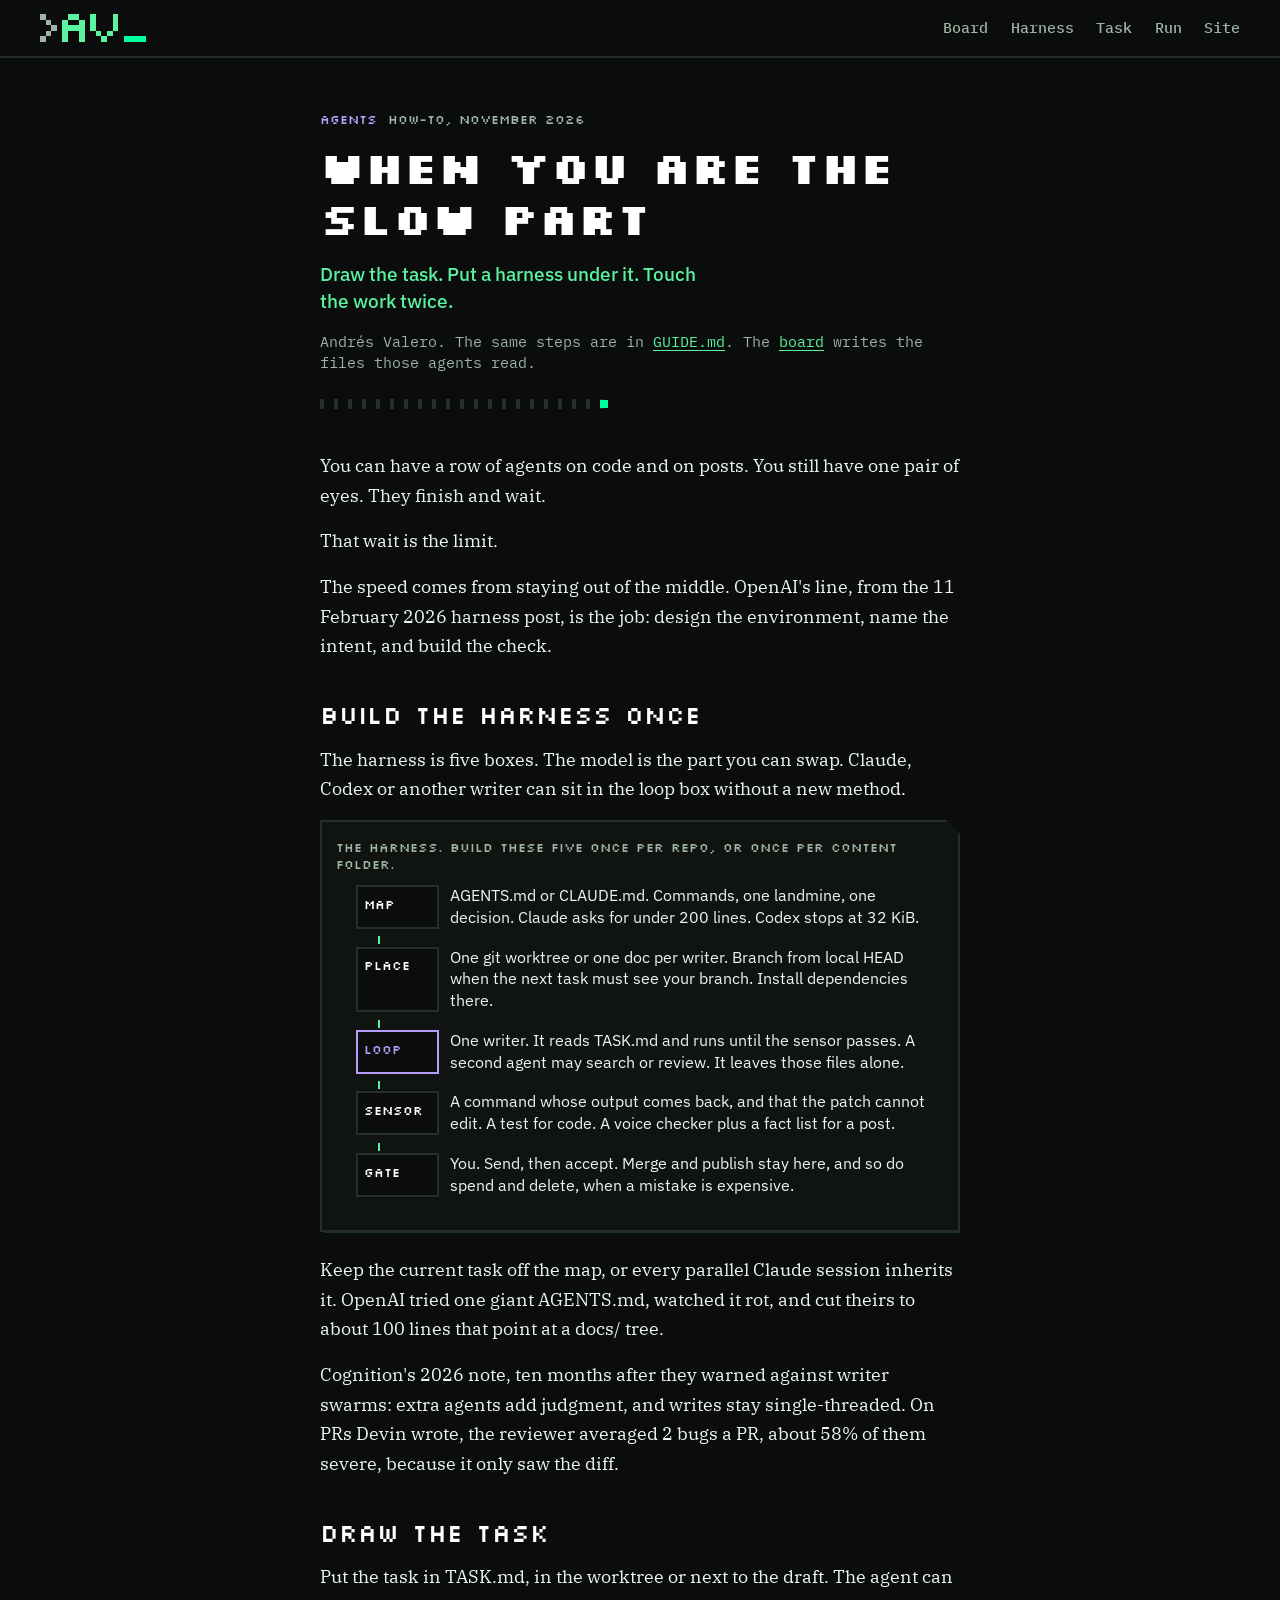
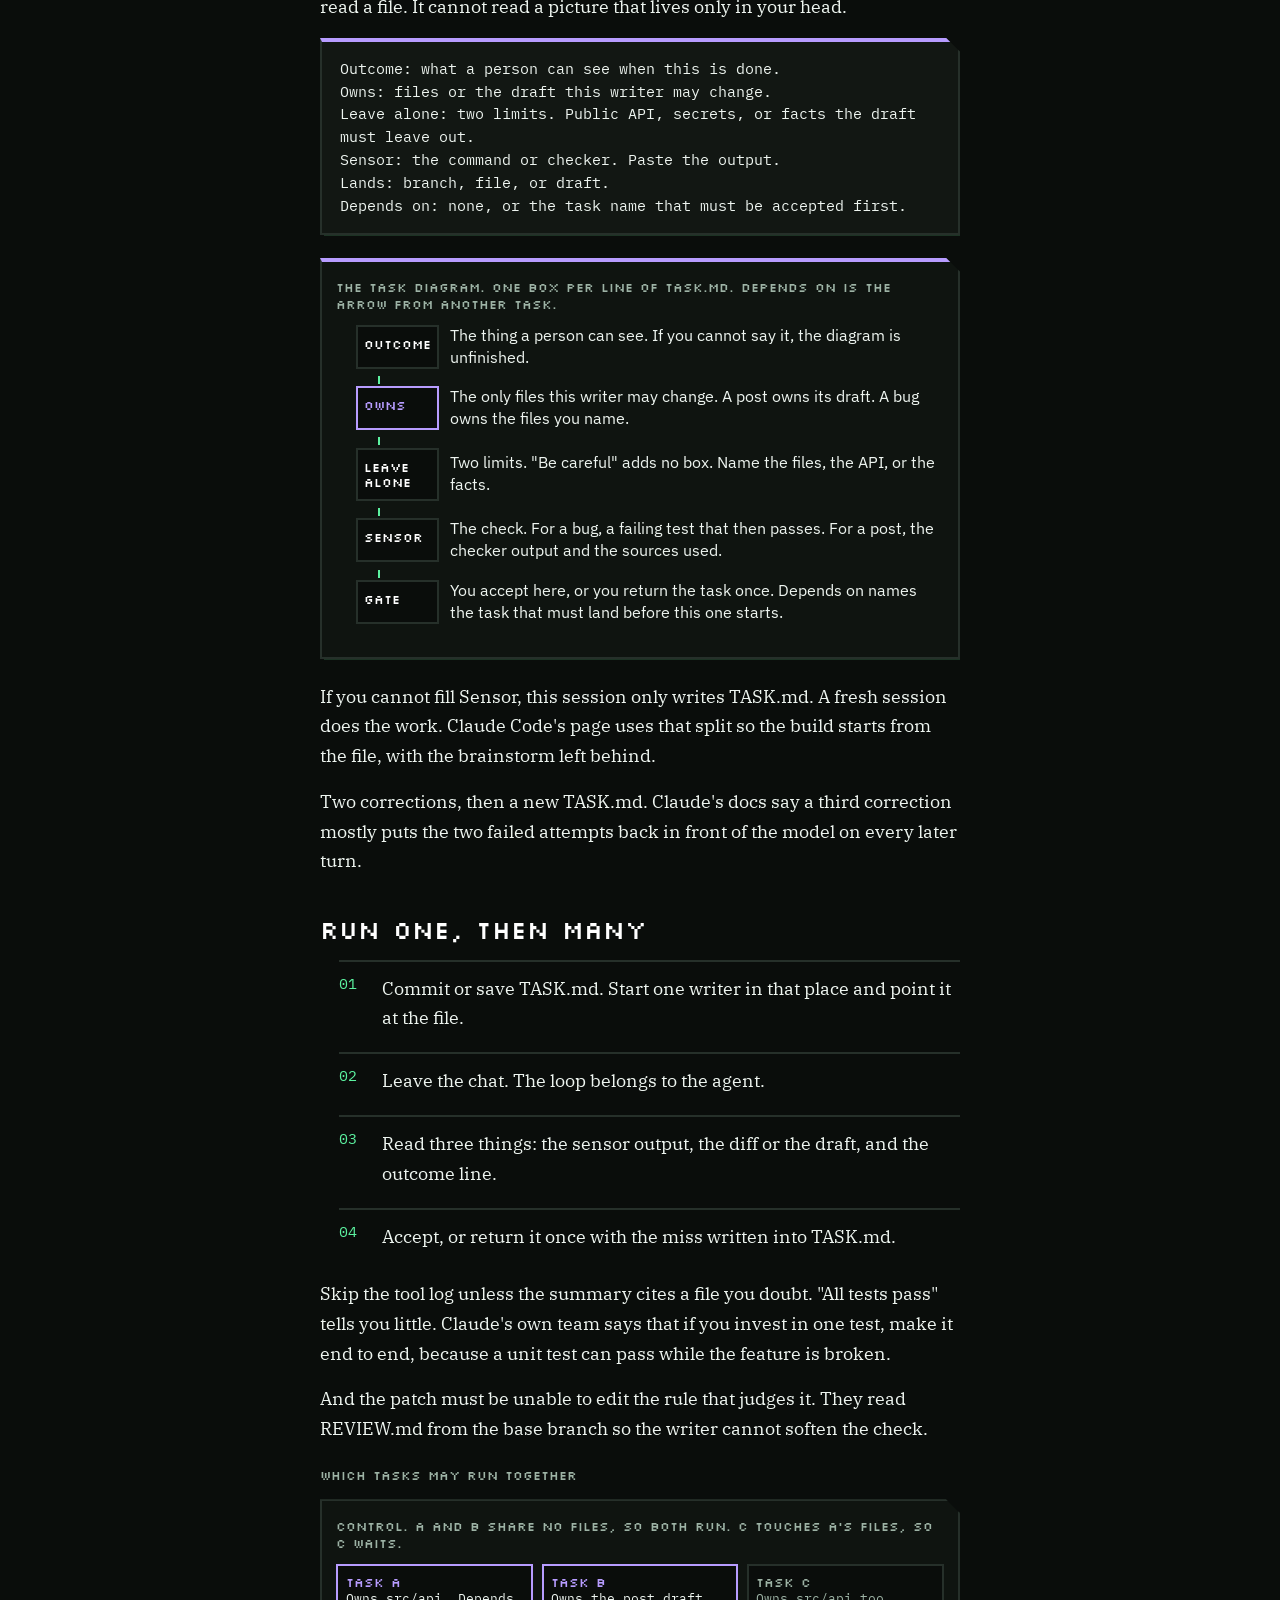
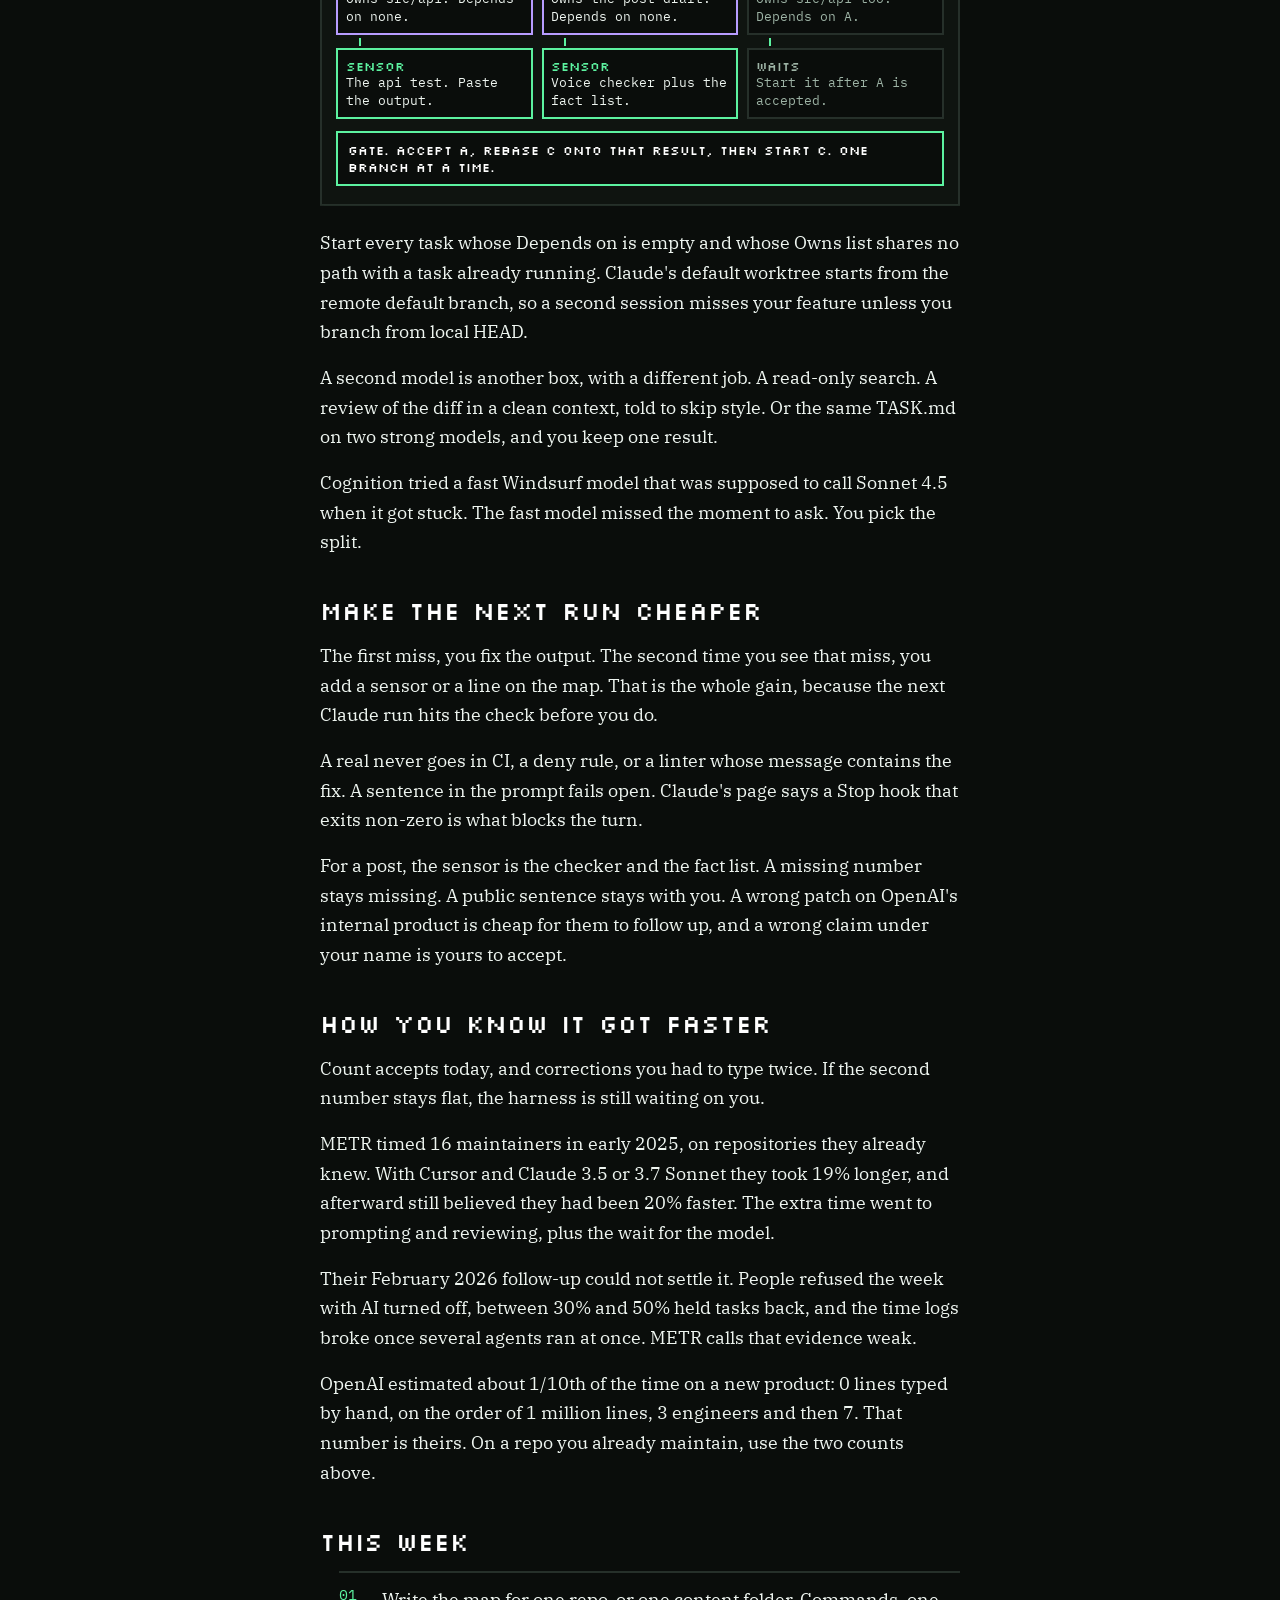
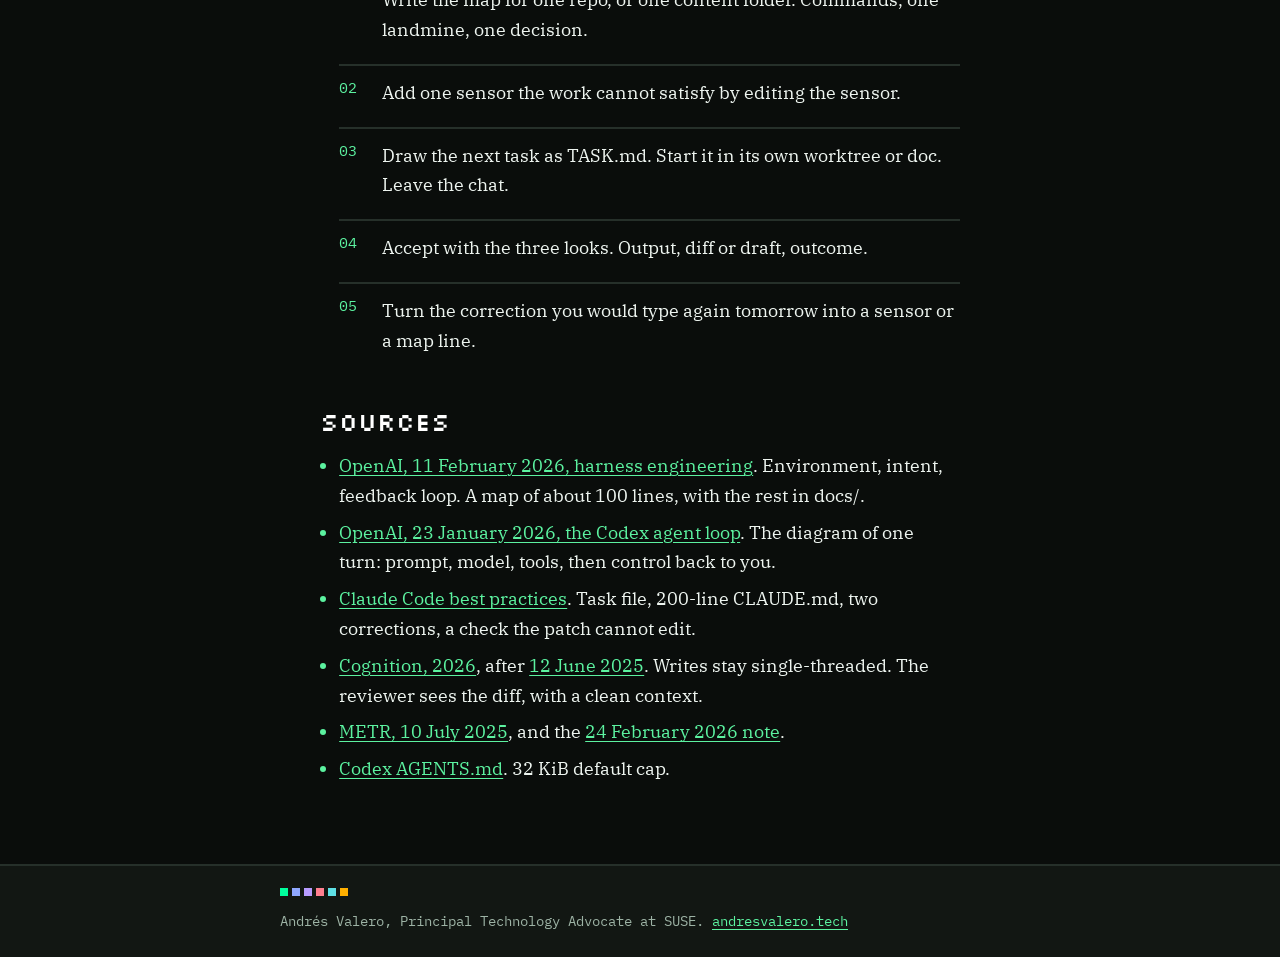
==== commit d5bd05f7: "Add a board that writes the agent control pack. The page checks which tasks can start, then download" ====
--- a/index.html
+++ b/index.html
@@ -38,6 +38,7 @@
       <img src="media/mark.svg" alt="" width="608" height="160" />
     </a>
     <nav class="nav" aria-label="On this page">
+      <a href="board/">Board</a>
       <a href="#harness">Harness</a>
       <a href="#task">Task</a>
       <a href="#run" class="hide-s">Run</a>
@@ -49,7 +50,7 @@
     <p class="kicker"><b>Agents</b> How-to, November 2026</p>
     <h1>When you are the slow part</h1>
     <p class="lede">Draw the task. Put a harness under it. Touch the work twice.</p>
-    <p class="by">Andrés Valero. The same steps are in <a href="https://github.com/avaleror/slow-part/blob/main/GUIDE.md">GUIDE.md</a>.</p>
+    <p class="by">Andrés Valero. The same steps are in <a href="https://github.com/avaleror/slow-part/blob/main/GUIDE.md">GUIDE.md</a>. The <a href="board/">board</a> writes the files those agents read.</p>
     <div class="trail" aria-hidden="true"><span class="packet"></span></div>
 
     <article class="prose">
